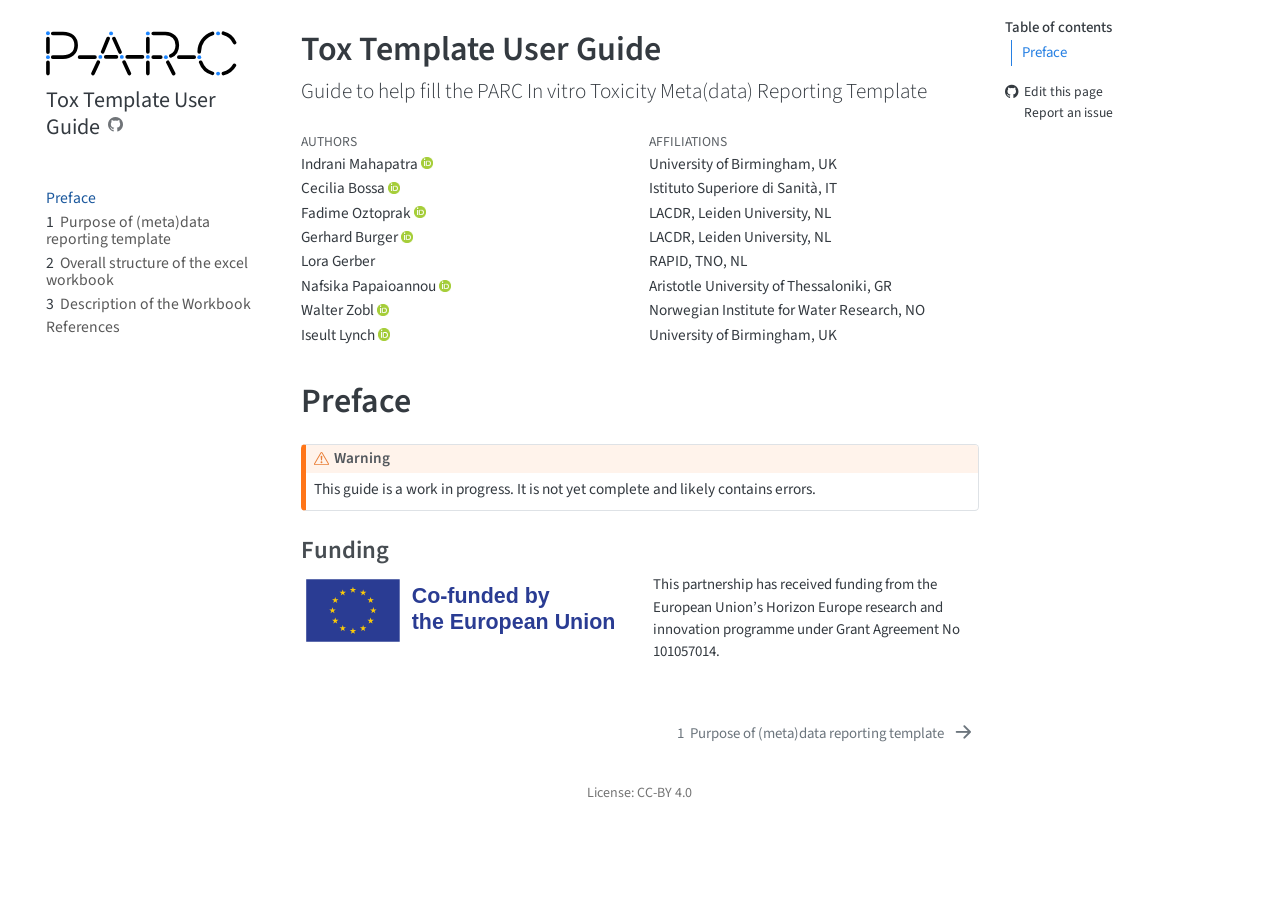
==== index.html @ 4c94a421 "deploy: e23690afcde49b8b9a631e4841e6f4571314c12e" ====
<!DOCTYPE html>
<html xmlns="http://www.w3.org/1999/xhtml" lang="en" xml:lang="en"><head>

<meta charset="utf-8">
<meta name="generator" content="quarto-1.8.27">

<meta name="viewport" content="width=device-width, initial-scale=1.0, user-scalable=yes">

<meta name="author" content="Indrani Mahapatra">
<meta name="author" content="Cecilia Bossa">
<meta name="author" content="Fadime Oztoprak">
<meta name="author" content="Gerhard Burger">
<meta name="author" content="Lora Gerber">
<meta name="author" content="Nafsika Papaioannou">
<meta name="author" content="Walter Zobl">
<meta name="author" content="Iseult Lynch">

<title>Tox Template User Guide</title>
<style>
code{white-space: pre-wrap;}
span.smallcaps{font-variant: small-caps;}
div.columns{display: flex; gap: min(4vw, 1.5em);}
div.column{flex: auto; overflow-x: auto;}
div.hanging-indent{margin-left: 1.5em; text-indent: -1.5em;}
ul.task-list{list-style: none;}
ul.task-list li input[type="checkbox"] {
  width: 0.8em;
  margin: 0 0.8em 0.2em -1em; /* quarto-specific, see https://github.com/quarto-dev/quarto-cli/issues/4556 */ 
  vertical-align: middle;
}
</style>


<script src="site_libs/quarto-nav/quarto-nav.js"></script>
<script src="site_libs/quarto-nav/headroom.min.js"></script>
<script src="site_libs/clipboard/clipboard.min.js"></script>
<script src="site_libs/quarto-search/autocomplete.umd.js"></script>
<script src="site_libs/quarto-search/fuse.min.js"></script>
<script src="site_libs/quarto-search/quarto-search.js"></script>
<meta name="quarto:offset" content="./">
<link href="./intro.html" rel="next">
<script src="site_libs/quarto-html/quarto.js" type="module"></script>
<script src="site_libs/quarto-html/tabsets/tabsets.js" type="module"></script>
<script src="site_libs/quarto-html/axe/axe-check.js" type="module"></script>
<script src="site_libs/quarto-html/popper.min.js"></script>
<script src="site_libs/quarto-html/tippy.umd.min.js"></script>
<script src="site_libs/quarto-html/anchor.min.js"></script>
<link href="site_libs/quarto-html/tippy.css" rel="stylesheet">
<link href="site_libs/quarto-html/quarto-syntax-highlighting-ed96de9b727972fe78a7b5d16c58bf87.css" rel="stylesheet" class="quarto-color-scheme" id="quarto-text-highlighting-styles">
<link href="site_libs/quarto-html/quarto-syntax-highlighting-dark-4d9afe2b8d18ee9fa5d0d57b5ed4214d.css" rel="stylesheet" class="quarto-color-scheme quarto-color-alternate" id="quarto-text-highlighting-styles">
<link href="site_libs/quarto-html/quarto-syntax-highlighting-ed96de9b727972fe78a7b5d16c58bf87.css" rel="stylesheet" class="quarto-color-scheme-extra" id="quarto-text-highlighting-styles">
<script src="site_libs/bootstrap/bootstrap.min.js"></script>
<link href="site_libs/bootstrap/bootstrap-icons.css" rel="stylesheet">
<link href="site_libs/bootstrap/bootstrap-606665182b3f1f85287ae2b2d081f946.min.css" rel="stylesheet" append-hash="true" class="quarto-color-scheme" id="quarto-bootstrap" data-mode="light">
<link href="site_libs/bootstrap/bootstrap-dark-606665182b3f1f85287ae2b2d081f946.min.css" rel="stylesheet" append-hash="true" class="quarto-color-scheme quarto-color-alternate" id="quarto-bootstrap" data-mode="light">
<link href="site_libs/bootstrap/bootstrap-606665182b3f1f85287ae2b2d081f946.min.css" rel="stylesheet" append-hash="true" class="quarto-color-scheme-extra" id="quarto-bootstrap" data-mode="light">
<script id="quarto-search-options" type="application/json">{
  "location": "sidebar",
  "copy-button": false,
  "collapse-after": 3,
  "panel-placement": "start",
  "type": "textbox",
  "limit": 50,
  "keyboard-shortcut": [
    "f",
    "/",
    "s"
  ],
  "show-item-context": false,
  "language": {
    "search-no-results-text": "No results",
    "search-matching-documents-text": "matching documents",
    "search-copy-link-title": "Copy link to search",
    "search-hide-matches-text": "Hide additional matches",
    "search-more-match-text": "more match in this document",
    "search-more-matches-text": "more matches in this document",
    "search-clear-button-title": "Clear",
    "search-text-placeholder": "",
    "search-detached-cancel-button-title": "Cancel",
    "search-submit-button-title": "Submit",
    "search-label": "Search"
  }
}</script>
<meta name="robots" content="noindex, nofollow">


<link rel="stylesheet" href="styles.css">
</head>

<body class="nav-sidebar floating quarto-light">

<div id="quarto-search-results"></div>
  <header id="quarto-header" class="headroom fixed-top">
  <nav class="quarto-secondary-nav">
    <div class="container-fluid d-flex">
      <button type="button" class="quarto-btn-toggle btn" data-bs-toggle="collapse" role="button" data-bs-target=".quarto-sidebar-collapse-item" aria-controls="quarto-sidebar" aria-expanded="false" aria-label="Toggle sidebar navigation" onclick="if (window.quartoToggleHeadroom) { window.quartoToggleHeadroom(); }">
        <i class="bi bi-layout-text-sidebar-reverse"></i>
      </button>
        <nav class="quarto-page-breadcrumbs" aria-label="breadcrumb"><ol class="breadcrumb"><li class="breadcrumb-item"><a href="./index.html">Preface</a></li></ol></nav>
        <a class="flex-grow-1" role="navigation" data-bs-toggle="collapse" data-bs-target=".quarto-sidebar-collapse-item" aria-controls="quarto-sidebar" aria-expanded="false" aria-label="Toggle sidebar navigation" onclick="if (window.quartoToggleHeadroom) { window.quartoToggleHeadroom(); }">      
        </a>
      <button type="button" class="btn quarto-search-button" aria-label="Search" onclick="window.quartoOpenSearch();">
        <i class="bi bi-search"></i>
      </button>
    </div>
  </nav>
</header>
<!-- content -->
<div id="quarto-content" class="quarto-container page-columns page-rows-contents page-layout-article">
<!-- sidebar -->
  <nav id="quarto-sidebar" class="sidebar collapse collapse-horizontal quarto-sidebar-collapse-item sidebar-navigation floating overflow-auto">
    <div class="pt-lg-2 mt-2 text-left sidebar-header sidebar-header-stacked">
      <a href="./index.html" class="sidebar-logo-link">
      <img src="./images/PARC.svg" alt="" class="sidebar-logo light-content py-0 d-lg-inline d-none">
      <img src="./images/PARC.svg" alt="" class="sidebar-logo dark-content py-0 d-lg-inline d-none">
      </a>
    <div class="sidebar-title mb-0 py-0">
      <a href="./">Tox Template User Guide</a> 
        <div class="sidebar-tools-main">
    <a href="https://github.com/eu-parc/tox-template-guide" title="Source Code" class="quarto-navigation-tool px-1" aria-label="Source Code"><i class="bi bi-github"></i></a>
</div>
    </div>
      </div>
        <div class="mt-2 flex-shrink-0 align-items-center">
        <div class="sidebar-search">
        <div id="quarto-search" class="" title="Search"></div>
        </div>
        </div>
    <div class="sidebar-menu-container"> 
    <ul class="list-unstyled mt-1">
        <li class="sidebar-item">
  <div class="sidebar-item-container"> 
  <a href="./index.html" class="sidebar-item-text sidebar-link active">
 <span class="menu-text">Preface</span></a>
  </div>
</li>
        <li class="sidebar-item">
  <div class="sidebar-item-container"> 
  <a href="./intro.html" class="sidebar-item-text sidebar-link">
 <span class="menu-text"><span class="chapter-number">1</span>&nbsp; <span class="chapter-title">Purpose of (meta)data reporting template</span></span></a>
  </div>
</li>
        <li class="sidebar-item">
  <div class="sidebar-item-container"> 
  <a href="./structure.html" class="sidebar-item-text sidebar-link">
 <span class="menu-text"><span class="chapter-number">2</span>&nbsp; <span class="chapter-title">Overall structure of the excel workbook</span></span></a>
  </div>
</li>
        <li class="sidebar-item">
  <div class="sidebar-item-container"> 
  <a href="./workbook.html" class="sidebar-item-text sidebar-link">
 <span class="menu-text"><span class="chapter-number">3</span>&nbsp; <span class="chapter-title">Description of the Workbook</span></span></a>
  </div>
</li>
        <li class="sidebar-item">
  <div class="sidebar-item-container"> 
  <a href="./references.html" class="sidebar-item-text sidebar-link">
 <span class="menu-text">References</span></a>
  </div>
</li>
    </ul>
    </div>
</nav>
<div id="quarto-sidebar-glass" class="quarto-sidebar-collapse-item" data-bs-toggle="collapse" data-bs-target=".quarto-sidebar-collapse-item"></div>
<!-- margin-sidebar -->
    <div id="quarto-margin-sidebar" class="sidebar margin-sidebar">
        <nav id="TOC" role="doc-toc" class="toc-active">
    <h2 id="toc-title">Table of contents</h2>
   
  <ul>
  <li><a href="#preface" id="toc-preface" class="nav-link active" data-scroll-target="#preface">Preface</a>
  <ul class="collapse">
  <li><a href="#funding" id="toc-funding" class="nav-link" data-scroll-target="#funding">Funding</a></li>
  </ul></li>
  </ul>
<div class="toc-actions"><ul><li><a href="https://github.com/eu-parc/tox-template-guide/edit/main/index.qmd" class="toc-action"><i class="bi bi-github"></i>Edit this page</a></li><li><a href="https://github.com/eu-parc/tox-template-guide/issues/new" class="toc-action"><i class="bi empty"></i>Report an issue</a></li></ul></div></nav>
    </div>
<!-- main -->
<main class="content" id="quarto-document-content">

<header id="title-block-header" class="quarto-title-block default">
<div class="quarto-title">
<h1 class="title">Tox Template User Guide</h1>
<p class="subtitle lead">Guide to help fill the PARC In vitro Toxicity Meta(data) Reporting Template</p>
</div>


<div class="quarto-title-meta-author">
  <div class="quarto-title-meta-heading">Authors</div>
  <div class="quarto-title-meta-heading">Affiliations</div>
  
    <div class="quarto-title-meta-contents">
    <p class="author">Indrani Mahapatra <a href="https://orcid.org/0000-0002-6396-0848" class="quarto-title-author-orcid"> <img src="[data-uri]"></a></p>
  </div>
  <div class="quarto-title-meta-contents">
        <p class="affiliation">
            University of Birmingham, UK
          </p>
      </div>
    <div class="quarto-title-meta-contents">
    <p class="author">Cecilia Bossa <a href="https://orcid.org/0000-0003-2084-2902" class="quarto-title-author-orcid"> <img src="[data-uri]"></a></p>
  </div>
  <div class="quarto-title-meta-contents">
        <p class="affiliation">
            Istituto Superiore di Sanità, IT
          </p>
      </div>
    <div class="quarto-title-meta-contents">
    <p class="author">Fadime Oztoprak <a href="https://orcid.org/0000-0001-8594-1798" class="quarto-title-author-orcid"> <img src="[data-uri]"></a></p>
  </div>
  <div class="quarto-title-meta-contents">
        <p class="affiliation">
            LACDR, Leiden University, NL
          </p>
      </div>
    <div class="quarto-title-meta-contents">
    <p class="author">Gerhard Burger <a href="https://orcid.org/0000-0003-1062-5576" class="quarto-title-author-orcid"> <img src="[data-uri]"></a></p>
  </div>
  <div class="quarto-title-meta-contents">
        <p class="affiliation">
            LACDR, Leiden University, NL
          </p>
      </div>
    <div class="quarto-title-meta-contents">
    <p class="author">Lora Gerber </p>
  </div>
  <div class="quarto-title-meta-contents">
        <p class="affiliation">
            RAPID, TNO, NL
          </p>
      </div>
    <div class="quarto-title-meta-contents">
    <p class="author">Nafsika Papaioannou <a href="https://orcid.org/0000-0002-2469-4727" class="quarto-title-author-orcid"> <img src="[data-uri]"></a></p>
  </div>
  <div class="quarto-title-meta-contents">
        <p class="affiliation">
            Aristotle University of Thessaloniki, GR
          </p>
      </div>
    <div class="quarto-title-meta-contents">
    <p class="author">Walter Zobl <a href="https://orcid.org/0009-0003-2750-8330" class="quarto-title-author-orcid"> <img src="[data-uri]"></a></p>
  </div>
  <div class="quarto-title-meta-contents">
        <p class="affiliation">
            Norwegian Institute for Water Research, NO
          </p>
      </div>
    <div class="quarto-title-meta-contents">
    <p class="author">Iseult Lynch <a href="https://orcid.org/0000-0003-4250-4584" class="quarto-title-author-orcid"> <img src="[data-uri]"></a></p>
  </div>
  <div class="quarto-title-meta-contents">
        <p class="affiliation">
            University of Birmingham, UK
          </p>
      </div>
  </div>

<div class="quarto-title-meta">

      
  
    
  </div>
  


</header>


<section id="preface" class="level1 unnumbered">
<h1 class="unnumbered">Preface</h1>
<div class="callout callout-style-default callout-warning callout-titled">
<div class="callout-header d-flex align-content-center">
<div class="callout-icon-container">
<i class="callout-icon"></i>
</div>
<div class="callout-title-container flex-fill">
Warning
</div>
</div>
<div class="callout-body-container callout-body">
<p>This guide is a work in progress. It is not yet complete and likely contains errors.</p>
</div>
</div>
<section id="funding" class="level3">
<h3 class="anchored" data-anchor-id="funding">Funding</h3>
<div class="grid">
<div class="g-col-6">
<p><img src="./images/EN_Co-fundedbytheEU_RGB_POS.svg" class="img-fluid" style="width:100.0%"></p>
</div>
<div class="g-col-6 small">
<p>This partnership has received funding from the European Union’s Horizon Europe research and innovation programme under Grant Agreement No 101057014.</p>
</div>
</div>


</section>
</section>

</main> <!-- /main -->
<script id="quarto-html-after-body" type="application/javascript">
  window.document.addEventListener("DOMContentLoaded", function (event) {
    const icon = "";
    const anchorJS = new window.AnchorJS();
    anchorJS.options = {
      placement: 'right',
      icon: icon
    };
    anchorJS.add('.anchored');
    const isCodeAnnotation = (el) => {
      for (const clz of el.classList) {
        if (clz.startsWith('code-annotation-')) {                     
          return true;
        }
      }
      return false;
    }
    const onCopySuccess = function(e) {
      // button target
      const button = e.trigger;
      // don't keep focus
      button.blur();
      // flash "checked"
      button.classList.add('code-copy-button-checked');
      var currentTitle = button.getAttribute("title");
      button.setAttribute("title", "Copied!");
      let tooltip;
      if (window.bootstrap) {
        button.setAttribute("data-bs-toggle", "tooltip");
        button.setAttribute("data-bs-placement", "left");
        button.setAttribute("data-bs-title", "Copied!");
        tooltip = new bootstrap.Tooltip(button, 
          { trigger: "manual", 
            customClass: "code-copy-button-tooltip",
            offset: [0, -8]});
        tooltip.show();    
      }
      setTimeout(function() {
        if (tooltip) {
          tooltip.hide();
          button.removeAttribute("data-bs-title");
          button.removeAttribute("data-bs-toggle");
          button.removeAttribute("data-bs-placement");
        }
        button.setAttribute("title", currentTitle);
        button.classList.remove('code-copy-button-checked');
      }, 1000);
      // clear code selection
      e.clearSelection();
    }
    const getTextToCopy = function(trigger) {
      const outerScaffold = trigger.parentElement.cloneNode(true);
      const codeEl = outerScaffold.querySelector('code');
      for (const childEl of codeEl.children) {
        if (isCodeAnnotation(childEl)) {
          childEl.remove();
        }
      }
      return codeEl.innerText;
    }
    const clipboard = new window.ClipboardJS('.code-copy-button:not([data-in-quarto-modal])', {
      text: getTextToCopy
    });
    clipboard.on('success', onCopySuccess);
    if (window.document.getElementById('quarto-embedded-source-code-modal')) {
      const clipboardModal = new window.ClipboardJS('.code-copy-button[data-in-quarto-modal]', {
        text: getTextToCopy,
        container: window.document.getElementById('quarto-embedded-source-code-modal')
      });
      clipboardModal.on('success', onCopySuccess);
    }
      var localhostRegex = new RegExp(/^(?:http|https):\/\/localhost\:?[0-9]*\//);
      var mailtoRegex = new RegExp(/^mailto:/);
        var filterRegex = new RegExp("https:\/\/eu-parc\.github\.io\/tox-template-guide");
      var isInternal = (href) => {
          return filterRegex.test(href) || localhostRegex.test(href) || mailtoRegex.test(href);
      }
      // Inspect non-navigation links and adorn them if external
     var links = window.document.querySelectorAll('a[href]:not(.nav-link):not(.navbar-brand):not(.toc-action):not(.sidebar-link):not(.sidebar-item-toggle):not(.pagination-link):not(.no-external):not([aria-hidden]):not(.dropdown-item):not(.quarto-navigation-tool):not(.about-link)');
      for (var i=0; i<links.length; i++) {
        const link = links[i];
        if (!isInternal(link.href)) {
          // undo the damage that might have been done by quarto-nav.js in the case of
          // links that we want to consider external
          if (link.dataset.originalHref !== undefined) {
            link.href = link.dataset.originalHref;
          }
        }
      }
    function tippyHover(el, contentFn, onTriggerFn, onUntriggerFn) {
      const config = {
        allowHTML: true,
        maxWidth: 500,
        delay: 100,
        arrow: false,
        appendTo: function(el) {
            return el.parentElement;
        },
        interactive: true,
        interactiveBorder: 10,
        theme: 'quarto',
        placement: 'bottom-start',
      };
      if (contentFn) {
        config.content = contentFn;
      }
      if (onTriggerFn) {
        config.onTrigger = onTriggerFn;
      }
      if (onUntriggerFn) {
        config.onUntrigger = onUntriggerFn;
      }
      window.tippy(el, config); 
    }
    const noterefs = window.document.querySelectorAll('a[role="doc-noteref"]');
    for (var i=0; i<noterefs.length; i++) {
      const ref = noterefs[i];
      tippyHover(ref, function() {
        // use id or data attribute instead here
        let href = ref.getAttribute('data-footnote-href') || ref.getAttribute('href');
        try { href = new URL(href).hash; } catch {}
        const id = href.replace(/^#\/?/, "");
        const note = window.document.getElementById(id);
        if (note) {
          return note.innerHTML;
        } else {
          return "";
        }
      });
    }
    const xrefs = window.document.querySelectorAll('a.quarto-xref');
    const processXRef = (id, note) => {
      // Strip column container classes
      const stripColumnClz = (el) => {
        el.classList.remove("page-full", "page-columns");
        if (el.children) {
          for (const child of el.children) {
            stripColumnClz(child);
          }
        }
      }
      stripColumnClz(note)
      if (id === null || id.startsWith('sec-')) {
        // Special case sections, only their first couple elements
        const container = document.createElement("div");
        if (note.children && note.children.length > 2) {
          container.appendChild(note.children[0].cloneNode(true));
          for (let i = 1; i < note.children.length; i++) {
            const child = note.children[i];
            if (child.tagName === "P" && child.innerText === "") {
              continue;
            } else {
              container.appendChild(child.cloneNode(true));
              break;
            }
          }
          if (window.Quarto?.typesetMath) {
            window.Quarto.typesetMath(container);
          }
          return container.innerHTML
        } else {
          if (window.Quarto?.typesetMath) {
            window.Quarto.typesetMath(note);
          }
          return note.innerHTML;
        }
      } else {
        // Remove any anchor links if they are present
        const anchorLink = note.querySelector('a.anchorjs-link');
        if (anchorLink) {
          anchorLink.remove();
        }
        if (window.Quarto?.typesetMath) {
          window.Quarto.typesetMath(note);
        }
        if (note.classList.contains("callout")) {
          return note.outerHTML;
        } else {
          return note.innerHTML;
        }
      }
    }
    for (var i=0; i<xrefs.length; i++) {
      const xref = xrefs[i];
      tippyHover(xref, undefined, function(instance) {
        instance.disable();
        let url = xref.getAttribute('href');
        let hash = undefined; 
        if (url.startsWith('#')) {
          hash = url;
        } else {
          try { hash = new URL(url).hash; } catch {}
        }
        if (hash) {
          const id = hash.replace(/^#\/?/, "");
          const note = window.document.getElementById(id);
          if (note !== null) {
            try {
              const html = processXRef(id, note.cloneNode(true));
              instance.setContent(html);
            } finally {
              instance.enable();
              instance.show();
            }
          } else {
            // See if we can fetch this
            fetch(url.split('#')[0])
            .then(res => res.text())
            .then(html => {
              const parser = new DOMParser();
              const htmlDoc = parser.parseFromString(html, "text/html");
              const note = htmlDoc.getElementById(id);
              if (note !== null) {
                const html = processXRef(id, note);
                instance.setContent(html);
              } 
            }).finally(() => {
              instance.enable();
              instance.show();
            });
          }
        } else {
          // See if we can fetch a full url (with no hash to target)
          // This is a special case and we should probably do some content thinning / targeting
          fetch(url)
          .then(res => res.text())
          .then(html => {
            const parser = new DOMParser();
            const htmlDoc = parser.parseFromString(html, "text/html");
            const note = htmlDoc.querySelector('main.content');
            if (note !== null) {
              // This should only happen for chapter cross references
              // (since there is no id in the URL)
              // remove the first header
              if (note.children.length > 0 && note.children[0].tagName === "HEADER") {
                note.children[0].remove();
              }
              const html = processXRef(null, note);
              instance.setContent(html);
            } 
          }).finally(() => {
            instance.enable();
            instance.show();
          });
        }
      }, function(instance) {
      });
    }
        let selectedAnnoteEl;
        const selectorForAnnotation = ( cell, annotation) => {
          let cellAttr = 'data-code-cell="' + cell + '"';
          let lineAttr = 'data-code-annotation="' +  annotation + '"';
          const selector = 'span[' + cellAttr + '][' + lineAttr + ']';
          return selector;
        }
        const selectCodeLines = (annoteEl) => {
          const doc = window.document;
          const targetCell = annoteEl.getAttribute("data-target-cell");
          const targetAnnotation = annoteEl.getAttribute("data-target-annotation");
          const annoteSpan = window.document.querySelector(selectorForAnnotation(targetCell, targetAnnotation));
          const lines = annoteSpan.getAttribute("data-code-lines").split(",");
          const lineIds = lines.map((line) => {
            return targetCell + "-" + line;
          })
          let top = null;
          let height = null;
          let parent = null;
          if (lineIds.length > 0) {
              //compute the position of the single el (top and bottom and make a div)
              const el = window.document.getElementById(lineIds[0]);
              top = el.offsetTop;
              height = el.offsetHeight;
              parent = el.parentElement.parentElement;
            if (lineIds.length > 1) {
              const lastEl = window.document.getElementById(lineIds[lineIds.length - 1]);
              const bottom = lastEl.offsetTop + lastEl.offsetHeight;
              height = bottom - top;
            }
            if (top !== null && height !== null && parent !== null) {
              // cook up a div (if necessary) and position it 
              let div = window.document.getElementById("code-annotation-line-highlight");
              if (div === null) {
                div = window.document.createElement("div");
                div.setAttribute("id", "code-annotation-line-highlight");
                div.style.position = 'absolute';
                parent.appendChild(div);
              }
              div.style.top = top - 2 + "px";
              div.style.height = height + 4 + "px";
              div.style.left = 0;
              let gutterDiv = window.document.getElementById("code-annotation-line-highlight-gutter");
              if (gutterDiv === null) {
                gutterDiv = window.document.createElement("div");
                gutterDiv.setAttribute("id", "code-annotation-line-highlight-gutter");
                gutterDiv.style.position = 'absolute';
                const codeCell = window.document.getElementById(targetCell);
                const gutter = codeCell.querySelector('.code-annotation-gutter');
                gutter.appendChild(gutterDiv);
              }
              gutterDiv.style.top = top - 2 + "px";
              gutterDiv.style.height = height + 4 + "px";
            }
            selectedAnnoteEl = annoteEl;
          }
        };
        const unselectCodeLines = () => {
          const elementsIds = ["code-annotation-line-highlight", "code-annotation-line-highlight-gutter"];
          elementsIds.forEach((elId) => {
            const div = window.document.getElementById(elId);
            if (div) {
              div.remove();
            }
          });
          selectedAnnoteEl = undefined;
        };
          // Handle positioning of the toggle
      window.addEventListener(
        "resize",
        throttle(() => {
          elRect = undefined;
          if (selectedAnnoteEl) {
            selectCodeLines(selectedAnnoteEl);
          }
        }, 10)
      );
      function throttle(fn, ms) {
      let throttle = false;
      let timer;
        return (...args) => {
          if(!throttle) { // first call gets through
              fn.apply(this, args);
              throttle = true;
          } else { // all the others get throttled
              if(timer) clearTimeout(timer); // cancel #2
              timer = setTimeout(() => {
                fn.apply(this, args);
                timer = throttle = false;
              }, ms);
          }
        };
      }
        // Attach click handler to the DT
        const annoteDls = window.document.querySelectorAll('dt[data-target-cell]');
        for (const annoteDlNode of annoteDls) {
          annoteDlNode.addEventListener('click', (event) => {
            const clickedEl = event.target;
            if (clickedEl !== selectedAnnoteEl) {
              unselectCodeLines();
              const activeEl = window.document.querySelector('dt[data-target-cell].code-annotation-active');
              if (activeEl) {
                activeEl.classList.remove('code-annotation-active');
              }
              selectCodeLines(clickedEl);
              clickedEl.classList.add('code-annotation-active');
            } else {
              // Unselect the line
              unselectCodeLines();
              clickedEl.classList.remove('code-annotation-active');
            }
          });
        }
    const findCites = (el) => {
      const parentEl = el.parentElement;
      if (parentEl) {
        const cites = parentEl.dataset.cites;
        if (cites) {
          return {
            el,
            cites: cites.split(' ')
          };
        } else {
          return findCites(el.parentElement)
        }
      } else {
        return undefined;
      }
    };
    var bibliorefs = window.document.querySelectorAll('a[role="doc-biblioref"]');
    for (var i=0; i<bibliorefs.length; i++) {
      const ref = bibliorefs[i];
      const citeInfo = findCites(ref);
      if (citeInfo) {
        tippyHover(citeInfo.el, function() {
          var popup = window.document.createElement('div');
          citeInfo.cites.forEach(function(cite) {
            var citeDiv = window.document.createElement('div');
            citeDiv.classList.add('hanging-indent');
            citeDiv.classList.add('csl-entry');
            var biblioDiv = window.document.getElementById('ref-' + cite);
            if (biblioDiv) {
              citeDiv.innerHTML = biblioDiv.innerHTML;
            }
            popup.appendChild(citeDiv);
          });
          return popup.innerHTML;
        });
      }
    }
  });
  </script>
<nav class="page-navigation">
  <div class="nav-page nav-page-previous">
  </div>
  <div class="nav-page nav-page-next">
      <a href="./intro.html" class="pagination-link" aria-label="Purpose of (meta)data reporting template">
        <span class="nav-page-text"><span class="chapter-number">1</span>&nbsp; <span class="chapter-title">Purpose of (meta)data reporting template</span></span> <i class="bi bi-arrow-right-short"></i>
      </a>
  </div>
</nav>
</div> <!-- /content -->
<footer class="footer">
  <div class="nav-footer">
    <div class="nav-footer-left">
      &nbsp;
    </div>   
    <div class="nav-footer-center">
      <ul class="footer-items list-unstyled">
    <li class="nav-item">
    <a class="nav-link" href="https://creativecommons.org/licenses/by/4.0/">
<p>License: CC-BY 4.0</p>
</a>
  </li>  
</ul>
    <div class="toc-actions d-sm-block d-md-none"><ul><li><a href="https://github.com/eu-parc/tox-template-guide/edit/main/index.qmd" class="toc-action"><i class="bi bi-github"></i>Edit this page</a></li><li><a href="https://github.com/eu-parc/tox-template-guide/issues/new" class="toc-action"><i class="bi empty"></i>Report an issue</a></li></ul></div></div>
    <div class="nav-footer-right">
      &nbsp;
    </div>
  </div>
</footer>




</body></html>
---- site_libs/quarto-html/tippy.css ----
.tippy-box[data-animation=fade][data-state=hidden]{opacity:0}[data-tippy-root]{max-width:calc(100vw - 10px)}.tippy-box{position:relative;background-color:#333;color:#fff;border-radius:4px;font-size:14px;line-height:1.4;white-space:normal;outline:0;transition-property:transform,visibility,opacity}.tippy-box[data-placement^=top]>.tippy-arrow{bottom:0}.tippy-box[data-placement^=top]>.tippy-arrow:before{bottom:-7px;left:0;border-width:8px 8px 0;border-top-color:initial;transform-origin:center top}.tippy-box[data-placement^=bottom]>.tippy-arrow{top:0}.tippy-box[data-placement^=bottom]>.tippy-arrow:before{top:-7px;left:0;border-width:0 8px 8px;border-bottom-color:initial;transform-origin:center bottom}.tippy-box[data-placement^=left]>.tippy-arrow{right:0}.tippy-box[data-placement^=left]>.tippy-arrow:before{border-width:8px 0 8px 8px;border-left-color:initial;right:-7px;transform-origin:center left}.tippy-box[data-placement^=right]>.tippy-arrow{left:0}.tippy-box[data-placement^=right]>.tippy-arrow:before{left:-7px;border-width:8px 8px 8px 0;border-right-color:initial;transform-origin:center right}.tippy-box[data-inertia][data-state=visible]{transition-timing-function:cubic-bezier(.54,1.5,.38,1.11)}.tippy-arrow{width:16px;height:16px;color:#333}.tippy-arrow:before{content:"";position:absolute;border-color:transparent;border-style:solid}.tippy-content{position:relative;padding:5px 9px;z-index:1}
---- site_libs/quarto-html/quarto-syntax-highlighting-ed96de9b727972fe78a7b5d16c58bf87.css ----
/* quarto syntax highlight colors */
:root {
  --quarto-hl-ot-color: #003B4F;
  --quarto-hl-at-color: #657422;
  --quarto-hl-ss-color: #20794D;
  --quarto-hl-an-color: #5E5E5E;
  --quarto-hl-fu-color: #4758AB;
  --quarto-hl-st-color: #20794D;
  --quarto-hl-cf-color: #003B4F;
  --quarto-hl-op-color: #5E5E5E;
  --quarto-hl-er-color: #AD0000;
  --quarto-hl-bn-color: #AD0000;
  --quarto-hl-al-color: #AD0000;
  --quarto-hl-va-color: #111111;
  --quarto-hl-bu-color: inherit;
  --quarto-hl-ex-color: inherit;
  --quarto-hl-pp-color: #AD0000;
  --quarto-hl-in-color: #5E5E5E;
  --quarto-hl-vs-color: #20794D;
  --quarto-hl-wa-color: #5E5E5E;
  --quarto-hl-do-color: #5E5E5E;
  --quarto-hl-im-color: #00769E;
  --quarto-hl-ch-color: #20794D;
  --quarto-hl-dt-color: #AD0000;
  --quarto-hl-fl-color: #AD0000;
  --quarto-hl-co-color: #5E5E5E;
  --quarto-hl-cv-color: #5E5E5E;
  --quarto-hl-cn-color: #8f5902;
  --quarto-hl-sc-color: #5E5E5E;
  --quarto-hl-dv-color: #AD0000;
  --quarto-hl-kw-color: #003B4F;
}

/* other quarto variables */
:root {
  --quarto-font-monospace: SFMono-Regular, Menlo, Monaco, Consolas, "Liberation Mono", "Courier New", monospace;
}

/* syntax highlight based on Pandoc's rules */
pre > code.sourceCode > span {
  color: #003B4F;
}

code.sourceCode > span {
  color: #003B4F;
}

div.sourceCode,
div.sourceCode pre.sourceCode {
  color: #003B4F;
}

/* Normal */
code span {
  color: #003B4F;
}

/* Alert */
code span.al {
  color: #AD0000;
  font-style: inherit;
}

/* Annotation */
code span.an {
  color: #5E5E5E;
  font-style: inherit;
}

/* Attribute */
code span.at {
  color: #657422;
  font-style: inherit;
}

/* BaseN */
code span.bn {
  color: #AD0000;
  font-style: inherit;
}

/* BuiltIn */
code span.bu {
  font-style: inherit;
}

/* ControlFlow */
code span.cf {
  color: #003B4F;
  font-weight: bold;
  font-style: inherit;
}

/* Char */
code span.ch {
  color: #20794D;
  font-style: inherit;
}

/* Constant */
code span.cn {
  color: #8f5902;
  font-style: inherit;
}

/* Comment */
code span.co {
  color: #5E5E5E;
  font-style: inherit;
}

/* CommentVar */
code span.cv {
  color: #5E5E5E;
  font-style: italic;
}

/* Documentation */
code span.do {
  color: #5E5E5E;
  font-style: italic;
}

/* DataType */
code span.dt {
  color: #AD0000;
  font-style: inherit;
}

/* DecVal */
code span.dv {
  color: #AD0000;
  font-style: inherit;
}

/* Error */
code span.er {
  color: #AD0000;
  font-style: inherit;
}

/* Extension */
code span.ex {
  font-style: inherit;
}

/* Float */
code span.fl {
  color: #AD0000;
  font-style: inherit;
}

/* Function */
code span.fu {
  color: #4758AB;
  font-style: inherit;
}

/* Import */
code span.im {
  color: #00769E;
  font-style: inherit;
}

/* Information */
code span.in {
  color: #5E5E5E;
  font-style: inherit;
}

/* Keyword */
code span.kw {
  color: #003B4F;
  font-weight: bold;
  font-style: inherit;
}

/* Operator */
code span.op {
  color: #5E5E5E;
  font-style: inherit;
}

/* Other */
code span.ot {
  color: #003B4F;
  font-style: inherit;
}

/* Preprocessor */
code span.pp {
  color: #AD0000;
  font-style: inherit;
}

/* SpecialChar */
code span.sc {
  color: #5E5E5E;
  font-style: inherit;
}

/* SpecialString */
code span.ss {
  color: #20794D;
  font-style: inherit;
}

/* String */
code span.st {
  color: #20794D;
  font-style: inherit;
}

/* Variable */
code span.va {
  color: #111111;
  font-style: inherit;
}

/* VerbatimString */
code span.vs {
  color: #20794D;
  font-style: inherit;
}

/* Warning */
code span.wa {
  color: #5E5E5E;
  font-style: italic;
}

.prevent-inlining {
  content: "</";
}

/*# sourceMappingURL=0920dd6d7437995b8cdf7429764427b1.css.map */
---- site_libs/quarto-html/quarto-syntax-highlighting-dark-4d9afe2b8d18ee9fa5d0d57b5ed4214d.css ----
/* quarto syntax highlight colors */
:root {
  --quarto-hl-al-color: #f07178;
  --quarto-hl-an-color: #d4d0ab;
  --quarto-hl-at-color: #00e0e0;
  --quarto-hl-bn-color: #d4d0ab;
  --quarto-hl-bu-color: #abe338;
  --quarto-hl-ch-color: #abe338;
  --quarto-hl-co-color: #f8f8f2;
  --quarto-hl-cv-color: #ffd700;
  --quarto-hl-cn-color: #ffd700;
  --quarto-hl-cf-color: #ffa07a;
  --quarto-hl-dt-color: #ffa07a;
  --quarto-hl-dv-color: #d4d0ab;
  --quarto-hl-do-color: #f8f8f2;
  --quarto-hl-er-color: #f07178;
  --quarto-hl-ex-color: #00e0e0;
  --quarto-hl-fl-color: #d4d0ab;
  --quarto-hl-fu-color: #ffa07a;
  --quarto-hl-im-color: #abe338;
  --quarto-hl-in-color: #d4d0ab;
  --quarto-hl-kw-color: #ffa07a;
  --quarto-hl-op-color: #ffa07a;
  --quarto-hl-ot-color: #00e0e0;
  --quarto-hl-pp-color: #dcc6e0;
  --quarto-hl-re-color: #00e0e0;
  --quarto-hl-sc-color: #abe338;
  --quarto-hl-ss-color: #abe338;
  --quarto-hl-st-color: #abe338;
  --quarto-hl-va-color: #00e0e0;
  --quarto-hl-vs-color: #abe338;
  --quarto-hl-wa-color: #dcc6e0;
}

/* other quarto variables */
:root {
  --quarto-font-monospace: SFMono-Regular, Menlo, Monaco, Consolas, "Liberation Mono", "Courier New", monospace;
}

/* syntax highlight based on Pandoc's rules */
pre > code.sourceCode > span {
  color: #f8f8f2;
}

code.sourceCode > span {
  color: #f8f8f2;
}

div.sourceCode,
div.sourceCode pre.sourceCode {
  color: #f8f8f2;
}

/* Normal */
code span {
  color: #f8f8f2;
}

/* Alert */
code span.al {
  color: #f07178;
}

/* Annotation */
code span.an {
  color: #d4d0ab;
}

/* Attribute */
code span.at {
  color: #00e0e0;
}

/* BaseN */
code span.bn {
  color: #d4d0ab;
}

/* BuiltIn */
code span.bu {
  color: #abe338;
}

/* ControlFlow */
code span.cf {
  font-weight: bold;
  color: #ffa07a;
}

/* Char */
code span.ch {
  color: #abe338;
}

/* Constant */
code span.cn {
  color: #ffd700;
}

/* Comment */
code span.co {
  font-style: italic;
  color: #f8f8f2;
}

/* CommentVar */
code span.cv {
  color: #ffd700;
}

/* Documentation */
code span.do {
  color: #f8f8f2;
}

/* DataType */
code span.dt {
  color: #ffa07a;
}

/* DecVal */
code span.dv {
  color: #d4d0ab;
}

/* Error */
code span.er {
  color: #f07178;
  text-decoration: underline;
}

/* Extension */
code span.ex {
  font-weight: bold;
  color: #00e0e0;
}

/* Float */
code span.fl {
  color: #d4d0ab;
}

/* Function */
code span.fu {
  color: #ffa07a;
}

/* Import */
code span.im {
  color: #abe338;
}

/* Information */
code span.in {
  color: #d4d0ab;
}

/* Keyword */
code span.kw {
  font-weight: bold;
  color: #ffa07a;
}

/* Operator */
code span.op {
  color: #ffa07a;
}

/* Other */
code span.ot {
  color: #00e0e0;
}

/* Preprocessor */
code span.pp {
  color: #dcc6e0;
}

/* RegionMarker */
code span.re {
  background-color: #f8f8f2;
  color: #00e0e0;
}

/* SpecialChar */
code span.sc {
  color: #abe338;
}

/* SpecialString */
code span.ss {
  color: #abe338;
}

/* String */
code span.st {
  color: #abe338;
}

/* Variable */
code span.va {
  color: #00e0e0;
}

/* VerbatimString */
code span.vs {
  color: #abe338;
}

/* Warning */
code span.wa {
  color: #dcc6e0;
}

.prevent-inlining {
  content: "</";
}

/*# sourceMappingURL=86edf53ecdff796acf02dbceed379426.css.map */
---- site_libs/quarto-html/quarto-syntax-highlighting-ed96de9b727972fe78a7b5d16c58bf87.css ----
/* quarto syntax highlight colors */
:root {
  --quarto-hl-ot-color: #003B4F;
  --quarto-hl-at-color: #657422;
  --quarto-hl-ss-color: #20794D;
  --quarto-hl-an-color: #5E5E5E;
  --quarto-hl-fu-color: #4758AB;
  --quarto-hl-st-color: #20794D;
  --quarto-hl-cf-color: #003B4F;
  --quarto-hl-op-color: #5E5E5E;
  --quarto-hl-er-color: #AD0000;
  --quarto-hl-bn-color: #AD0000;
  --quarto-hl-al-color: #AD0000;
  --quarto-hl-va-color: #111111;
  --quarto-hl-bu-color: inherit;
  --quarto-hl-ex-color: inherit;
  --quarto-hl-pp-color: #AD0000;
  --quarto-hl-in-color: #5E5E5E;
  --quarto-hl-vs-color: #20794D;
  --quarto-hl-wa-color: #5E5E5E;
  --quarto-hl-do-color: #5E5E5E;
  --quarto-hl-im-color: #00769E;
  --quarto-hl-ch-color: #20794D;
  --quarto-hl-dt-color: #AD0000;
  --quarto-hl-fl-color: #AD0000;
  --quarto-hl-co-color: #5E5E5E;
  --quarto-hl-cv-color: #5E5E5E;
  --quarto-hl-cn-color: #8f5902;
  --quarto-hl-sc-color: #5E5E5E;
  --quarto-hl-dv-color: #AD0000;
  --quarto-hl-kw-color: #003B4F;
}

/* other quarto variables */
:root {
  --quarto-font-monospace: SFMono-Regular, Menlo, Monaco, Consolas, "Liberation Mono", "Courier New", monospace;
}

/* syntax highlight based on Pandoc's rules */
pre > code.sourceCode > span {
  color: #003B4F;
}

code.sourceCode > span {
  color: #003B4F;
}

div.sourceCode,
div.sourceCode pre.sourceCode {
  color: #003B4F;
}

/* Normal */
code span {
  color: #003B4F;
}

/* Alert */
code span.al {
  color: #AD0000;
  font-style: inherit;
}

/* Annotation */
code span.an {
  color: #5E5E5E;
  font-style: inherit;
}

/* Attribute */
code span.at {
  color: #657422;
  font-style: inherit;
}

/* BaseN */
code span.bn {
  color: #AD0000;
  font-style: inherit;
}

/* BuiltIn */
code span.bu {
  font-style: inherit;
}

/* ControlFlow */
code span.cf {
  color: #003B4F;
  font-weight: bold;
  font-style: inherit;
}

/* Char */
code span.ch {
  color: #20794D;
  font-style: inherit;
}

/* Constant */
code span.cn {
  color: #8f5902;
  font-style: inherit;
}

/* Comment */
code span.co {
  color: #5E5E5E;
  font-style: inherit;
}

/* CommentVar */
code span.cv {
  color: #5E5E5E;
  font-style: italic;
}

/* Documentation */
code span.do {
  color: #5E5E5E;
  font-style: italic;
}

/* DataType */
code span.dt {
  color: #AD0000;
  font-style: inherit;
}

/* DecVal */
code span.dv {
  color: #AD0000;
  font-style: inherit;
}

/* Error */
code span.er {
  color: #AD0000;
  font-style: inherit;
}

/* Extension */
code span.ex {
  font-style: inherit;
}

/* Float */
code span.fl {
  color: #AD0000;
  font-style: inherit;
}

/* Function */
code span.fu {
  color: #4758AB;
  font-style: inherit;
}

/* Import */
code span.im {
  color: #00769E;
  font-style: inherit;
}

/* Information */
code span.in {
  color: #5E5E5E;
  font-style: inherit;
}

/* Keyword */
code span.kw {
  color: #003B4F;
  font-weight: bold;
  font-style: inherit;
}

/* Operator */
code span.op {
  color: #5E5E5E;
  font-style: inherit;
}

/* Other */
code span.ot {
  color: #003B4F;
  font-style: inherit;
}

/* Preprocessor */
code span.pp {
  color: #AD0000;
  font-style: inherit;
}

/* SpecialChar */
code span.sc {
  color: #5E5E5E;
  font-style: inherit;
}

/* SpecialString */
code span.ss {
  color: #20794D;
  font-style: inherit;
}

/* String */
code span.st {
  color: #20794D;
  font-style: inherit;
}

/* Variable */
code span.va {
  color: #111111;
  font-style: inherit;
}

/* VerbatimString */
code span.vs {
  color: #20794D;
  font-style: inherit;
}

/* Warning */
code span.wa {
  color: #5E5E5E;
  font-style: italic;
}

.prevent-inlining {
  content: "</";
}

/*# sourceMappingURL=0920dd6d7437995b8cdf7429764427b1.css.map */
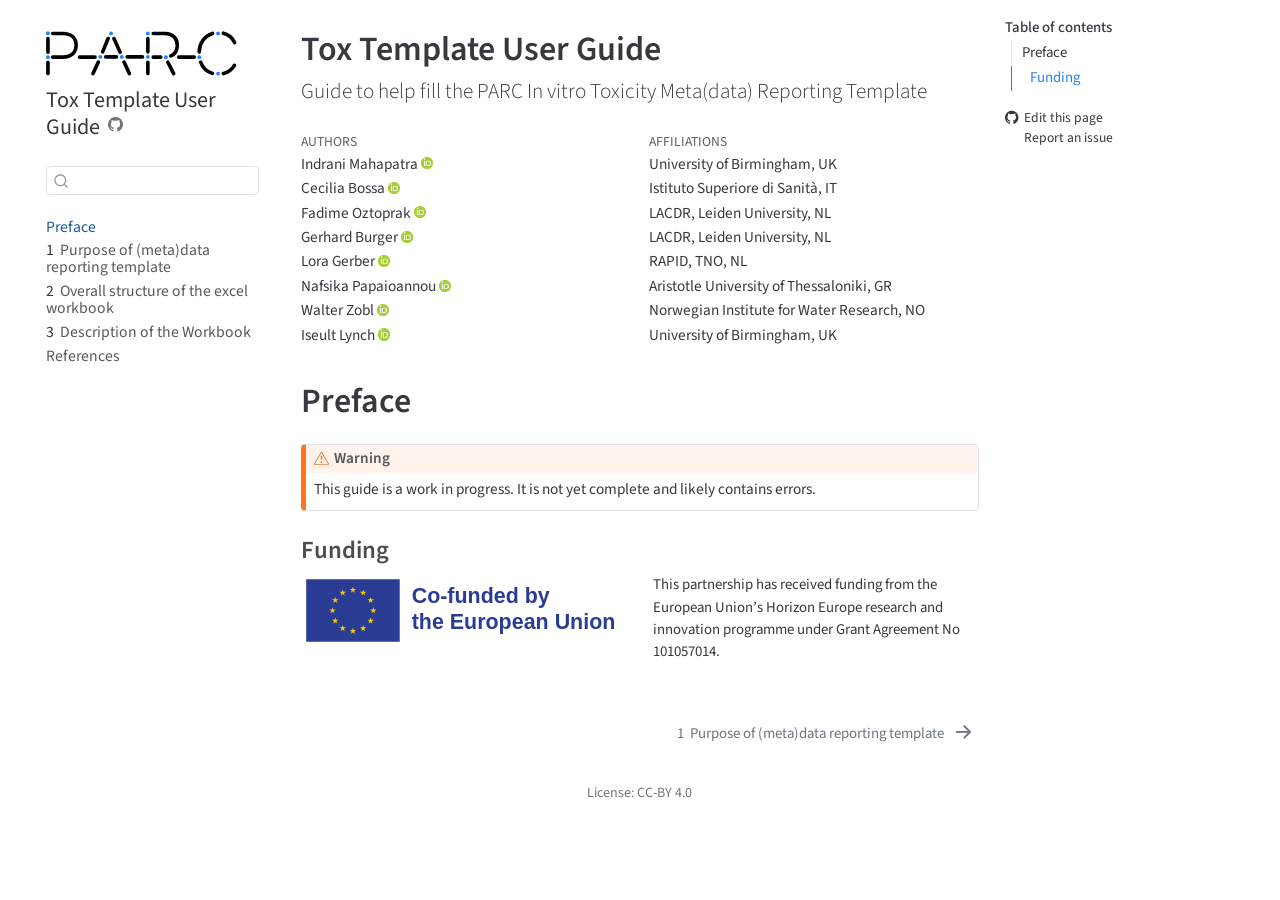
==== commit ecf4b315: "deploy: 602b71f68a9e2a114c81158d4db160b8a18a4fb8" ====
--- a/index.html
+++ b/index.html
@@ -2,7 +2,7 @@
 <html xmlns="http://www.w3.org/1999/xhtml" lang="en" xml:lang="en"><head>
 
 <meta charset="utf-8">
-<meta name="generator" content="quarto-1.8.27">
+<meta name="generator" content="quarto-1.9.36">
 
 <meta name="viewport" content="width=device-width, initial-scale=1.0, user-scalable=yes">
 
@@ -17,6 +17,9 @@
 
 <title>Tox Template User Guide</title>
 <style>
+/* Default styles provided by pandoc.
+** See https://pandoc.org/MANUAL.html#variables-for-html for config info.
+*/
 code{white-space: pre-wrap;}
 span.smallcaps{font-variant: small-caps;}
 div.columns{display: flex; gap: min(4vw, 1.5em);}
@@ -41,19 +44,18 @@
 <link href="./intro.html" rel="next">
 <script src="site_libs/quarto-html/quarto.js" type="module"></script>
 <script src="site_libs/quarto-html/tabsets/tabsets.js" type="module"></script>
-<script src="site_libs/quarto-html/axe/axe-check.js" type="module"></script>
 <script src="site_libs/quarto-html/popper.min.js"></script>
 <script src="site_libs/quarto-html/tippy.umd.min.js"></script>
 <script src="site_libs/quarto-html/anchor.min.js"></script>
 <link href="site_libs/quarto-html/tippy.css" rel="stylesheet">
-<link href="site_libs/quarto-html/quarto-syntax-highlighting-ed96de9b727972fe78a7b5d16c58bf87.css" rel="stylesheet" class="quarto-color-scheme" id="quarto-text-highlighting-styles">
-<link href="site_libs/quarto-html/quarto-syntax-highlighting-dark-4d9afe2b8d18ee9fa5d0d57b5ed4214d.css" rel="stylesheet" class="quarto-color-scheme quarto-color-alternate" id="quarto-text-highlighting-styles">
-<link href="site_libs/quarto-html/quarto-syntax-highlighting-ed96de9b727972fe78a7b5d16c58bf87.css" rel="stylesheet" class="quarto-color-scheme-extra" id="quarto-text-highlighting-styles">
+<link href="site_libs/quarto-html/quarto-syntax-highlighting-845c23b38eaddc0f92fda52bfe77a8c8.css" rel="stylesheet" class="quarto-color-scheme" id="quarto-text-highlighting-styles">
+<link href="site_libs/quarto-html/quarto-syntax-highlighting-dark-f418161beb48e0141c760e455f12af2c.css" rel="stylesheet" class="quarto-color-scheme quarto-color-alternate" id="quarto-text-highlighting-styles">
+<link href="site_libs/quarto-html/quarto-syntax-highlighting-845c23b38eaddc0f92fda52bfe77a8c8.css" rel="stylesheet" class="quarto-color-scheme-extra" id="quarto-text-highlighting-styles">
 <script src="site_libs/bootstrap/bootstrap.min.js"></script>
 <link href="site_libs/bootstrap/bootstrap-icons.css" rel="stylesheet">
-<link href="site_libs/bootstrap/bootstrap-606665182b3f1f85287ae2b2d081f946.min.css" rel="stylesheet" append-hash="true" class="quarto-color-scheme" id="quarto-bootstrap" data-mode="light">
-<link href="site_libs/bootstrap/bootstrap-dark-606665182b3f1f85287ae2b2d081f946.min.css" rel="stylesheet" append-hash="true" class="quarto-color-scheme quarto-color-alternate" id="quarto-bootstrap" data-mode="light">
-<link href="site_libs/bootstrap/bootstrap-606665182b3f1f85287ae2b2d081f946.min.css" rel="stylesheet" append-hash="true" class="quarto-color-scheme-extra" id="quarto-bootstrap" data-mode="light">
+<link href="site_libs/bootstrap/bootstrap-91ddaab3f3ecd590f4a97fe0277c9dbf.min.css" rel="stylesheet" append-hash="true" class="quarto-color-scheme" id="quarto-bootstrap" data-mode="light">
+<link href="site_libs/bootstrap/bootstrap-dark-91ddaab3f3ecd590f4a97fe0277c9dbf.min.css" rel="stylesheet" append-hash="true" class="quarto-color-scheme quarto-color-alternate" id="quarto-bootstrap" data-mode="light">
+<link href="site_libs/bootstrap/bootstrap-91ddaab3f3ecd590f4a97fe0277c9dbf.min.css" rel="stylesheet" append-hash="true" class="quarto-color-scheme-extra" id="quarto-bootstrap" data-mode="light">
 <script id="quarto-search-options" type="application/json">{
   "location": "sidebar",
   "copy-button": false,
@@ -222,7 +224,7 @@
           </p>
       </div>
     <div class="quarto-title-meta-contents">
-    <p class="author">Lora Gerber </p>
+    <p class="author">Lora Gerber <a href="https://orcid.org/0009-0006-2487-3537" class="quarto-title-author-orcid"> <img src="[data-uri]"></a></p>
   </div>
   <div class="quarto-title-meta-contents">
         <p class="affiliation">
--- a/site_libs/quarto-html/quarto-syntax-highlighting-845c23b38eaddc0f92fda52bfe77a8c8.css
+++ b/site_libs/quarto-html/quarto-syntax-highlighting-845c23b38eaddc0f92fda52bfe77a8c8.css
@@ -0,0 +1,236 @@
+/* quarto syntax highlight colors */
+:root {
+  --quarto-hl-ot-color: #003B4F;
+  --quarto-hl-at-color: #657422;
+  --quarto-hl-ss-color: #20794D;
+  --quarto-hl-an-color: #5E5E5E;
+  --quarto-hl-fu-color: #4758AB;
+  --quarto-hl-st-color: #20794D;
+  --quarto-hl-cf-color: #003B4F;
+  --quarto-hl-op-color: #5E5E5E;
+  --quarto-hl-er-color: #AD0000;
+  --quarto-hl-bn-color: #AD0000;
+  --quarto-hl-al-color: #AD0000;
+  --quarto-hl-va-color: #111111;
+  --quarto-hl-bu-color: inherit;
+  --quarto-hl-ex-color: inherit;
+  --quarto-hl-pp-color: #AD0000;
+  --quarto-hl-in-color: #5E5E5E;
+  --quarto-hl-vs-color: #20794D;
+  --quarto-hl-wa-color: #5E5E5E;
+  --quarto-hl-do-color: #5E5E5E;
+  --quarto-hl-im-color: #00769E;
+  --quarto-hl-ch-color: #20794D;
+  --quarto-hl-dt-color: #AD0000;
+  --quarto-hl-fl-color: #AD0000;
+  --quarto-hl-co-color: #5E5E5E;
+  --quarto-hl-cv-color: #5E5E5E;
+  --quarto-hl-cn-color: #8f5902;
+  --quarto-hl-sc-color: #5E5E5E;
+  --quarto-hl-dv-color: #AD0000;
+  --quarto-hl-kw-color: #003B4F;
+}
+
+/* other quarto variables */
+:root {
+  --quarto-font-monospace: SFMono-Regular, Menlo, Monaco, Consolas, "Liberation Mono", "Courier New", monospace;
+}
+
+/* syntax highlight based on Pandoc's rules */
+pre > code.sourceCode > span {
+  color: #003B4F;
+}
+
+code.sourceCode > span {
+  color: #003B4F;
+}
+
+div.sourceCode,
+div.sourceCode pre.sourceCode {
+  color: #003B4F;
+}
+
+/* Normal */
+code span {
+  color: #003B4F;
+}
+
+/* Alert */
+code span.al {
+  color: #AD0000;
+  font-style: inherit;
+}
+
+/* Annotation */
+code span.an {
+  color: #5E5E5E;
+  font-style: inherit;
+}
+
+/* Attribute */
+code span.at {
+  color: #657422;
+  font-style: inherit;
+}
+
+/* BaseN */
+code span.bn {
+  color: #AD0000;
+  font-style: inherit;
+}
+
+/* BuiltIn */
+code span.bu {
+  font-style: inherit;
+}
+
+/* ControlFlow */
+code span.cf {
+  color: #003B4F;
+  font-weight: bold;
+  font-style: inherit;
+}
+
+/* Char */
+code span.ch {
+  color: #20794D;
+  font-style: inherit;
+}
+
+/* Constant */
+code span.cn {
+  color: #8f5902;
+  font-style: inherit;
+}
+
+/* Comment */
+code span.co {
+  color: #5E5E5E;
+  font-style: inherit;
+}
+
+/* CommentVar */
+code span.cv {
+  color: #5E5E5E;
+  font-style: italic;
+}
+
+/* Documentation */
+code span.do {
+  color: #5E5E5E;
+  font-style: italic;
+}
+
+/* DataType */
+code span.dt {
+  color: #AD0000;
+  font-style: inherit;
+}
+
+/* DecVal */
+code span.dv {
+  color: #AD0000;
+  font-style: inherit;
+}
+
+/* Error */
+code span.er {
+  color: #AD0000;
+  font-style: inherit;
+}
+
+/* Extension */
+code span.ex {
+  font-style: inherit;
+}
+
+/* Float */
+code span.fl {
+  color: #AD0000;
+  font-style: inherit;
+}
+
+/* Function */
+code span.fu {
+  color: #4758AB;
+  font-style: inherit;
+}
+
+/* Import */
+code span.im {
+  color: #00769E;
+  font-style: inherit;
+}
+
+/* Information */
+code span.in {
+  color: #5E5E5E;
+  font-style: inherit;
+}
+
+/* Keyword */
+code span.kw {
+  color: #003B4F;
+  font-weight: bold;
+  font-style: inherit;
+}
+
+/* Operator */
+code span.op {
+  color: #5E5E5E;
+  font-style: inherit;
+}
+
+/* Other */
+code span.ot {
+  color: #003B4F;
+  font-style: inherit;
+}
+
+/* Preprocessor */
+code span.pp {
+  color: #AD0000;
+  font-style: inherit;
+}
+
+/* SpecialChar */
+code span.sc {
+  color: #5E5E5E;
+  font-style: inherit;
+}
+
+/* SpecialString */
+code span.ss {
+  color: #20794D;
+  font-style: inherit;
+}
+
+/* String */
+code span.st {
+  color: #20794D;
+  font-style: inherit;
+}
+
+/* Variable */
+code span.va {
+  color: #111111;
+  font-style: inherit;
+}
+
+/* VerbatimString */
+code span.vs {
+  color: #20794D;
+  font-style: inherit;
+}
+
+/* Warning */
+code span.wa {
+  color: #5E5E5E;
+  font-style: italic;
+}
+
+.prevent-inlining {
+  content: "</";
+}
+
+/*# sourceMappingURL=ac89f0bb514bba72461919f78549e31c.css.map */
--- a/site_libs/quarto-html/quarto-syntax-highlighting-dark-f418161beb48e0141c760e455f12af2c.css
+++ b/site_libs/quarto-html/quarto-syntax-highlighting-dark-f418161beb48e0141c760e455f12af2c.css
@@ -0,0 +1,219 @@
+/* quarto syntax highlight colors */
+:root {
+  --quarto-hl-al-color: #f07178;
+  --quarto-hl-an-color: #d4d0ab;
+  --quarto-hl-at-color: #00e0e0;
+  --quarto-hl-bn-color: #d4d0ab;
+  --quarto-hl-bu-color: #abe338;
+  --quarto-hl-ch-color: #abe338;
+  --quarto-hl-co-color: #f8f8f2;
+  --quarto-hl-cv-color: #ffd700;
+  --quarto-hl-cn-color: #ffd700;
+  --quarto-hl-cf-color: #ffa07a;
+  --quarto-hl-dt-color: #ffa07a;
+  --quarto-hl-dv-color: #d4d0ab;
+  --quarto-hl-do-color: #f8f8f2;
+  --quarto-hl-er-color: #f07178;
+  --quarto-hl-ex-color: #00e0e0;
+  --quarto-hl-fl-color: #d4d0ab;
+  --quarto-hl-fu-color: #ffa07a;
+  --quarto-hl-im-color: #abe338;
+  --quarto-hl-in-color: #d4d0ab;
+  --quarto-hl-kw-color: #ffa07a;
+  --quarto-hl-op-color: #ffa07a;
+  --quarto-hl-ot-color: #00e0e0;
+  --quarto-hl-pp-color: #dcc6e0;
+  --quarto-hl-re-color: #00e0e0;
+  --quarto-hl-sc-color: #abe338;
+  --quarto-hl-ss-color: #abe338;
+  --quarto-hl-st-color: #abe338;
+  --quarto-hl-va-color: #00e0e0;
+  --quarto-hl-vs-color: #abe338;
+  --quarto-hl-wa-color: #dcc6e0;
+}
+
+/* other quarto variables */
+:root {
+  --quarto-font-monospace: SFMono-Regular, Menlo, Monaco, Consolas, "Liberation Mono", "Courier New", monospace;
+}
+
+/* syntax highlight based on Pandoc's rules */
+pre > code.sourceCode > span {
+  color: #f8f8f2;
+}
+
+code.sourceCode > span {
+  color: #f8f8f2;
+}
+
+div.sourceCode,
+div.sourceCode pre.sourceCode {
+  color: #f8f8f2;
+}
+
+/* Normal */
+code span {
+  color: #f8f8f2;
+}
+
+/* Alert */
+code span.al {
+  color: #f07178;
+}
+
+/* Annotation */
+code span.an {
+  color: #d4d0ab;
+}
+
+/* Attribute */
+code span.at {
+  color: #00e0e0;
+}
+
+/* BaseN */
+code span.bn {
+  color: #d4d0ab;
+}
+
+/* BuiltIn */
+code span.bu {
+  color: #abe338;
+}
+
+/* ControlFlow */
+code span.cf {
+  font-weight: bold;
+  color: #ffa07a;
+}
+
+/* Char */
+code span.ch {
+  color: #abe338;
+}
+
+/* Constant */
+code span.cn {
+  color: #ffd700;
+}
+
+/* Comment */
+code span.co {
+  font-style: italic;
+  color: #f8f8f2;
+}
+
+/* CommentVar */
+code span.cv {
+  color: #ffd700;
+}
+
+/* Documentation */
+code span.do {
+  color: #f8f8f2;
+}
+
+/* DataType */
+code span.dt {
+  color: #ffa07a;
+}
+
+/* DecVal */
+code span.dv {
+  color: #d4d0ab;
+}
+
+/* Error */
+code span.er {
+  color: #f07178;
+  text-decoration: underline;
+}
+
+/* Extension */
+code span.ex {
+  font-weight: bold;
+  color: #00e0e0;
+}
+
+/* Float */
+code span.fl {
+  color: #d4d0ab;
+}
+
+/* Function */
+code span.fu {
+  color: #ffa07a;
+}
+
+/* Import */
+code span.im {
+  color: #abe338;
+}
+
+/* Information */
+code span.in {
+  color: #d4d0ab;
+}
+
+/* Keyword */
+code span.kw {
+  font-weight: bold;
+  color: #ffa07a;
+}
+
+/* Operator */
+code span.op {
+  color: #ffa07a;
+}
+
+/* Other */
+code span.ot {
+  color: #00e0e0;
+}
+
+/* Preprocessor */
+code span.pp {
+  color: #dcc6e0;
+}
+
+/* RegionMarker */
+code span.re {
+  background-color: #f8f8f2;
+  color: #00e0e0;
+}
+
+/* SpecialChar */
+code span.sc {
+  color: #abe338;
+}
+
+/* SpecialString */
+code span.ss {
+  color: #abe338;
+}
+
+/* String */
+code span.st {
+  color: #abe338;
+}
+
+/* Variable */
+code span.va {
+  color: #00e0e0;
+}
+
+/* VerbatimString */
+code span.vs {
+  color: #abe338;
+}
+
+/* Warning */
+code span.wa {
+  color: #dcc6e0;
+}
+
+.prevent-inlining {
+  content: "</";
+}
+
+/*# sourceMappingURL=378c2a0cc31455d06730fbe37c8f3789.css.map */
--- a/site_libs/quarto-html/quarto-syntax-highlighting-845c23b38eaddc0f92fda52bfe77a8c8.css
+++ b/site_libs/quarto-html/quarto-syntax-highlighting-845c23b38eaddc0f92fda52bfe77a8c8.css
@@ -0,0 +1,236 @@
+/* quarto syntax highlight colors */
+:root {
+  --quarto-hl-ot-color: #003B4F;
+  --quarto-hl-at-color: #657422;
+  --quarto-hl-ss-color: #20794D;
+  --quarto-hl-an-color: #5E5E5E;
+  --quarto-hl-fu-color: #4758AB;
+  --quarto-hl-st-color: #20794D;
+  --quarto-hl-cf-color: #003B4F;
+  --quarto-hl-op-color: #5E5E5E;
+  --quarto-hl-er-color: #AD0000;
+  --quarto-hl-bn-color: #AD0000;
+  --quarto-hl-al-color: #AD0000;
+  --quarto-hl-va-color: #111111;
+  --quarto-hl-bu-color: inherit;
+  --quarto-hl-ex-color: inherit;
+  --quarto-hl-pp-color: #AD0000;
+  --quarto-hl-in-color: #5E5E5E;
+  --quarto-hl-vs-color: #20794D;
+  --quarto-hl-wa-color: #5E5E5E;
+  --quarto-hl-do-color: #5E5E5E;
+  --quarto-hl-im-color: #00769E;
+  --quarto-hl-ch-color: #20794D;
+  --quarto-hl-dt-color: #AD0000;
+  --quarto-hl-fl-color: #AD0000;
+  --quarto-hl-co-color: #5E5E5E;
+  --quarto-hl-cv-color: #5E5E5E;
+  --quarto-hl-cn-color: #8f5902;
+  --quarto-hl-sc-color: #5E5E5E;
+  --quarto-hl-dv-color: #AD0000;
+  --quarto-hl-kw-color: #003B4F;
+}
+
+/* other quarto variables */
+:root {
+  --quarto-font-monospace: SFMono-Regular, Menlo, Monaco, Consolas, "Liberation Mono", "Courier New", monospace;
+}
+
+/* syntax highlight based on Pandoc's rules */
+pre > code.sourceCode > span {
+  color: #003B4F;
+}
+
+code.sourceCode > span {
+  color: #003B4F;
+}
+
+div.sourceCode,
+div.sourceCode pre.sourceCode {
+  color: #003B4F;
+}
+
+/* Normal */
+code span {
+  color: #003B4F;
+}
+
+/* Alert */
+code span.al {
+  color: #AD0000;
+  font-style: inherit;
+}
+
+/* Annotation */
+code span.an {
+  color: #5E5E5E;
+  font-style: inherit;
+}
+
+/* Attribute */
+code span.at {
+  color: #657422;
+  font-style: inherit;
+}
+
+/* BaseN */
+code span.bn {
+  color: #AD0000;
+  font-style: inherit;
+}
+
+/* BuiltIn */
+code span.bu {
+  font-style: inherit;
+}
+
+/* ControlFlow */
+code span.cf {
+  color: #003B4F;
+  font-weight: bold;
+  font-style: inherit;
+}
+
+/* Char */
+code span.ch {
+  color: #20794D;
+  font-style: inherit;
+}
+
+/* Constant */
+code span.cn {
+  color: #8f5902;
+  font-style: inherit;
+}
+
+/* Comment */
+code span.co {
+  color: #5E5E5E;
+  font-style: inherit;
+}
+
+/* CommentVar */
+code span.cv {
+  color: #5E5E5E;
+  font-style: italic;
+}
+
+/* Documentation */
+code span.do {
+  color: #5E5E5E;
+  font-style: italic;
+}
+
+/* DataType */
+code span.dt {
+  color: #AD0000;
+  font-style: inherit;
+}
+
+/* DecVal */
+code span.dv {
+  color: #AD0000;
+  font-style: inherit;
+}
+
+/* Error */
+code span.er {
+  color: #AD0000;
+  font-style: inherit;
+}
+
+/* Extension */
+code span.ex {
+  font-style: inherit;
+}
+
+/* Float */
+code span.fl {
+  color: #AD0000;
+  font-style: inherit;
+}
+
+/* Function */
+code span.fu {
+  color: #4758AB;
+  font-style: inherit;
+}
+
+/* Import */
+code span.im {
+  color: #00769E;
+  font-style: inherit;
+}
+
+/* Information */
+code span.in {
+  color: #5E5E5E;
+  font-style: inherit;
+}
+
+/* Keyword */
+code span.kw {
+  color: #003B4F;
+  font-weight: bold;
+  font-style: inherit;
+}
+
+/* Operator */
+code span.op {
+  color: #5E5E5E;
+  font-style: inherit;
+}
+
+/* Other */
+code span.ot {
+  color: #003B4F;
+  font-style: inherit;
+}
+
+/* Preprocessor */
+code span.pp {
+  color: #AD0000;
+  font-style: inherit;
+}
+
+/* SpecialChar */
+code span.sc {
+  color: #5E5E5E;
+  font-style: inherit;
+}
+
+/* SpecialString */
+code span.ss {
+  color: #20794D;
+  font-style: inherit;
+}
+
+/* String */
+code span.st {
+  color: #20794D;
+  font-style: inherit;
+}
+
+/* Variable */
+code span.va {
+  color: #111111;
+  font-style: inherit;
+}
+
+/* VerbatimString */
+code span.vs {
+  color: #20794D;
+  font-style: inherit;
+}
+
+/* Warning */
+code span.wa {
+  color: #5E5E5E;
+  font-style: italic;
+}
+
+.prevent-inlining {
+  content: "</";
+}
+
+/*# sourceMappingURL=ac89f0bb514bba72461919f78549e31c.css.map */
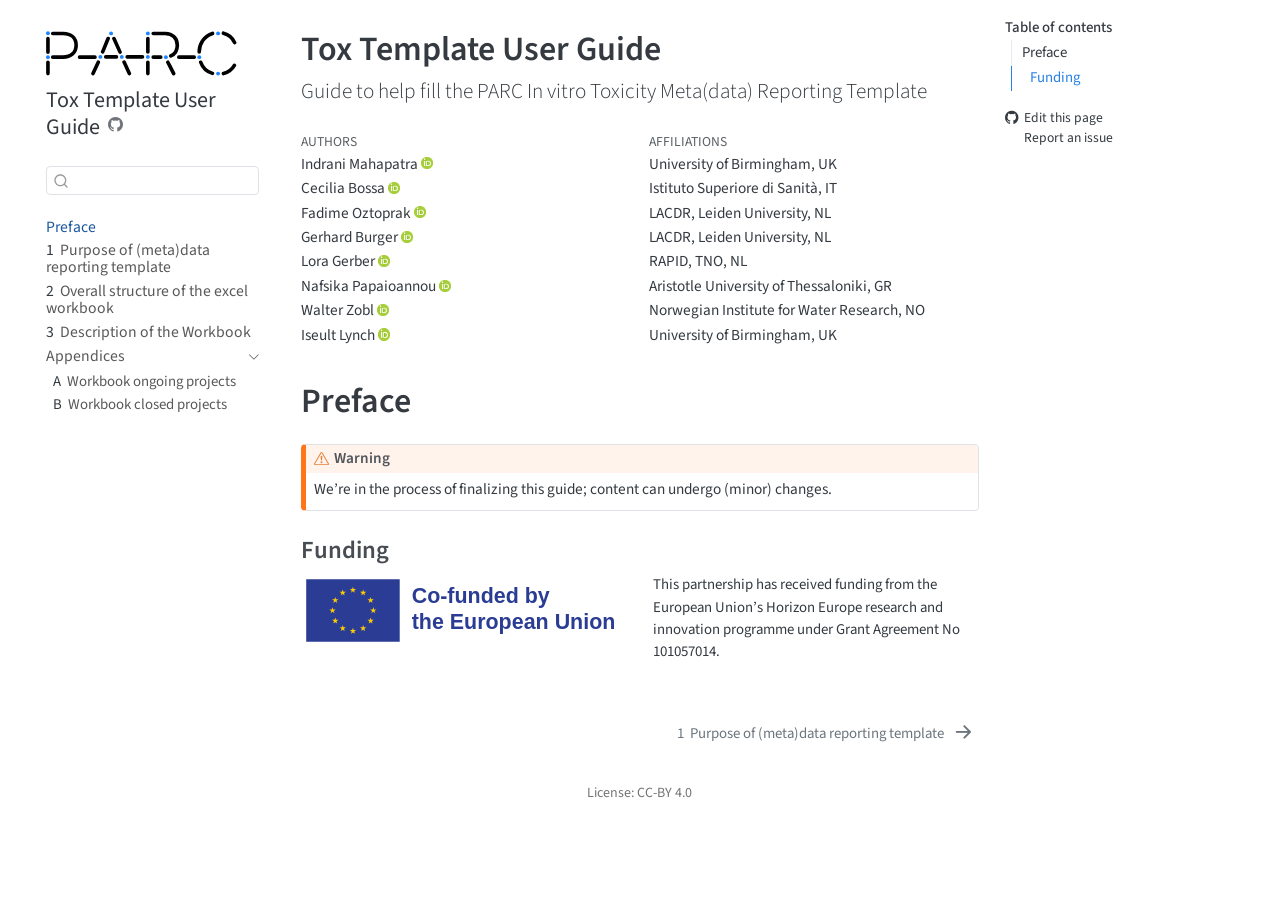
==== commit dc6fd410: "deploy: 37cda3b5ecb121d960110a71e54f5ac63e6e93f4" ====
--- a/index.html
+++ b/index.html
@@ -2,7 +2,7 @@
 <html xmlns="http://www.w3.org/1999/xhtml" lang="en" xml:lang="en"><head>
 
 <meta charset="utf-8">
-<meta name="generator" content="quarto-1.9.36">
+<meta name="generator" content="quarto-1.9.37">
 
 <meta name="viewport" content="width=device-width, initial-scale=1.0, user-scalable=yes">
 
@@ -48,14 +48,14 @@
 <script src="site_libs/quarto-html/tippy.umd.min.js"></script>
 <script src="site_libs/quarto-html/anchor.min.js"></script>
 <link href="site_libs/quarto-html/tippy.css" rel="stylesheet">
-<link href="site_libs/quarto-html/quarto-syntax-highlighting-845c23b38eaddc0f92fda52bfe77a8c8.css" rel="stylesheet" class="quarto-color-scheme" id="quarto-text-highlighting-styles">
-<link href="site_libs/quarto-html/quarto-syntax-highlighting-dark-f418161beb48e0141c760e455f12af2c.css" rel="stylesheet" class="quarto-color-scheme quarto-color-alternate" id="quarto-text-highlighting-styles">
-<link href="site_libs/quarto-html/quarto-syntax-highlighting-845c23b38eaddc0f92fda52bfe77a8c8.css" rel="stylesheet" class="quarto-color-scheme-extra" id="quarto-text-highlighting-styles">
+<link href="site_libs/quarto-html/quarto-syntax-highlighting-7f8f88aac4f3542376d5c11b86a4c14d.css" rel="stylesheet" class="quarto-color-scheme" id="quarto-text-highlighting-styles">
+<link href="site_libs/quarto-html/quarto-syntax-highlighting-dark-d0ae9245876894da5ac7e18953ecc5cc.css" rel="stylesheet" class="quarto-color-scheme quarto-color-alternate" id="quarto-text-highlighting-styles">
+<link href="site_libs/quarto-html/quarto-syntax-highlighting-7f8f88aac4f3542376d5c11b86a4c14d.css" rel="stylesheet" class="quarto-color-scheme-extra" id="quarto-text-highlighting-styles">
 <script src="site_libs/bootstrap/bootstrap.min.js"></script>
 <link href="site_libs/bootstrap/bootstrap-icons.css" rel="stylesheet">
-<link href="site_libs/bootstrap/bootstrap-91ddaab3f3ecd590f4a97fe0277c9dbf.min.css" rel="stylesheet" append-hash="true" class="quarto-color-scheme" id="quarto-bootstrap" data-mode="light">
-<link href="site_libs/bootstrap/bootstrap-dark-91ddaab3f3ecd590f4a97fe0277c9dbf.min.css" rel="stylesheet" append-hash="true" class="quarto-color-scheme quarto-color-alternate" id="quarto-bootstrap" data-mode="light">
-<link href="site_libs/bootstrap/bootstrap-91ddaab3f3ecd590f4a97fe0277c9dbf.min.css" rel="stylesheet" append-hash="true" class="quarto-color-scheme-extra" id="quarto-bootstrap" data-mode="light">
+<link href="site_libs/bootstrap/bootstrap-500738178556038f3781d08b8c9724bd.min.css" rel="stylesheet" append-hash="true" class="quarto-color-scheme" id="quarto-bootstrap" data-mode="light">
+<link href="site_libs/bootstrap/bootstrap-dark-500738178556038f3781d08b8c9724bd.min.css" rel="stylesheet" append-hash="true" class="quarto-color-scheme quarto-color-alternate" id="quarto-bootstrap" data-mode="light">
+<link href="site_libs/bootstrap/bootstrap-500738178556038f3781d08b8c9724bd.min.css" rel="stylesheet" append-hash="true" class="quarto-color-scheme-extra" id="quarto-bootstrap" data-mode="light">
 <script id="quarto-search-options" type="application/json">{
   "location": "sidebar",
   "copy-button": false,
@@ -154,12 +154,29 @@
  <span class="menu-text"><span class="chapter-number">3</span>&nbsp; <span class="chapter-title">Description of the Workbook</span></span></a>
   </div>
 </li>
-        <li class="sidebar-item">
+        <li class="sidebar-item sidebar-item-section">
+      <div class="sidebar-item-container"> 
+            <a class="sidebar-item-text sidebar-link text-start" data-bs-toggle="collapse" data-bs-target="#quarto-sidebar-section-1" role="navigation" aria-expanded="true">
+ <span class="menu-text">Appendices</span></a>
+          <a class="sidebar-item-toggle text-start" data-bs-toggle="collapse" data-bs-target="#quarto-sidebar-section-1" role="navigation" aria-expanded="true" aria-label="Toggle section">
+            <i class="bi bi-chevron-right ms-2"></i>
+          </a> 
+      </div>
+      <ul id="quarto-sidebar-section-1" class="collapse list-unstyled sidebar-section depth1 show">  
+          <li class="sidebar-item">
   <div class="sidebar-item-container"> 
-  <a href="./references.html" class="sidebar-item-text sidebar-link">
- <span class="menu-text">References</span></a>
+  <a href="./ongoing.html" class="sidebar-item-text sidebar-link">
+ <span class="menu-text"><span class="chapter-number">A</span>&nbsp; <span class="chapter-title">Workbook ongoing projects</span></span></a>
   </div>
 </li>
+          <li class="sidebar-item">
+  <div class="sidebar-item-container"> 
+  <a href="./closed.html" class="sidebar-item-text sidebar-link">
+ <span class="menu-text"><span class="chapter-number">B</span>&nbsp; <span class="chapter-title">Workbook closed projects</span></span></a>
+  </div>
+</li>
+      </ul>
+  </li>
     </ul>
     </div>
 </nav>
@@ -281,7 +298,7 @@
 </div>
 </div>
 <div class="callout-body-container callout-body">
-<p>This guide is a work in progress. It is not yet complete and likely contains errors.</p>
+<p>We’re in the process of finalizing this guide; content can undergo (minor) changes.</p>
 </div>
 </div>
 <section id="funding" class="level3">
--- a/site_libs/quarto-html/quarto-syntax-highlighting-7f8f88aac4f3542376d5c11b86a4c14d.css
+++ b/site_libs/quarto-html/quarto-syntax-highlighting-7f8f88aac4f3542376d5c11b86a4c14d.css
@@ -0,0 +1,236 @@
+/* quarto syntax highlight colors */
+:root {
+  --quarto-hl-ot-color: #003B4F;
+  --quarto-hl-at-color: #657422;
+  --quarto-hl-ss-color: #20794D;
+  --quarto-hl-an-color: #5E5E5E;
+  --quarto-hl-fu-color: #4758AB;
+  --quarto-hl-st-color: #20794D;
+  --quarto-hl-cf-color: #003B4F;
+  --quarto-hl-op-color: #5E5E5E;
+  --quarto-hl-er-color: #AD0000;
+  --quarto-hl-bn-color: #AD0000;
+  --quarto-hl-al-color: #AD0000;
+  --quarto-hl-va-color: #111111;
+  --quarto-hl-bu-color: inherit;
+  --quarto-hl-ex-color: inherit;
+  --quarto-hl-pp-color: #AD0000;
+  --quarto-hl-in-color: #5E5E5E;
+  --quarto-hl-vs-color: #20794D;
+  --quarto-hl-wa-color: #5E5E5E;
+  --quarto-hl-do-color: #5E5E5E;
+  --quarto-hl-im-color: #00769E;
+  --quarto-hl-ch-color: #20794D;
+  --quarto-hl-dt-color: #AD0000;
+  --quarto-hl-fl-color: #AD0000;
+  --quarto-hl-co-color: #5E5E5E;
+  --quarto-hl-cv-color: #5E5E5E;
+  --quarto-hl-cn-color: #8f5902;
+  --quarto-hl-sc-color: #5E5E5E;
+  --quarto-hl-dv-color: #AD0000;
+  --quarto-hl-kw-color: #003B4F;
+}
+
+/* other quarto variables */
+:root {
+  --quarto-font-monospace: SFMono-Regular, Menlo, Monaco, Consolas, "Liberation Mono", "Courier New", monospace;
+}
+
+/* syntax highlight based on Pandoc's rules */
+pre > code.sourceCode > span {
+  color: #003B4F;
+}
+
+code.sourceCode > span {
+  color: #003B4F;
+}
+
+div.sourceCode,
+div.sourceCode pre.sourceCode {
+  color: #003B4F;
+}
+
+/* Normal */
+code span {
+  color: #003B4F;
+}
+
+/* Alert */
+code span.al {
+  color: #AD0000;
+  font-style: inherit;
+}
+
+/* Annotation */
+code span.an {
+  color: #5E5E5E;
+  font-style: inherit;
+}
+
+/* Attribute */
+code span.at {
+  color: #657422;
+  font-style: inherit;
+}
+
+/* BaseN */
+code span.bn {
+  color: #AD0000;
+  font-style: inherit;
+}
+
+/* BuiltIn */
+code span.bu {
+  font-style: inherit;
+}
+
+/* ControlFlow */
+code span.cf {
+  color: #003B4F;
+  font-weight: bold;
+  font-style: inherit;
+}
+
+/* Char */
+code span.ch {
+  color: #20794D;
+  font-style: inherit;
+}
+
+/* Constant */
+code span.cn {
+  color: #8f5902;
+  font-style: inherit;
+}
+
+/* Comment */
+code span.co {
+  color: #5E5E5E;
+  font-style: inherit;
+}
+
+/* CommentVar */
+code span.cv {
+  color: #5E5E5E;
+  font-style: italic;
+}
+
+/* Documentation */
+code span.do {
+  color: #5E5E5E;
+  font-style: italic;
+}
+
+/* DataType */
+code span.dt {
+  color: #AD0000;
+  font-style: inherit;
+}
+
+/* DecVal */
+code span.dv {
+  color: #AD0000;
+  font-style: inherit;
+}
+
+/* Error */
+code span.er {
+  color: #AD0000;
+  font-style: inherit;
+}
+
+/* Extension */
+code span.ex {
+  font-style: inherit;
+}
+
+/* Float */
+code span.fl {
+  color: #AD0000;
+  font-style: inherit;
+}
+
+/* Function */
+code span.fu {
+  color: #4758AB;
+  font-style: inherit;
+}
+
+/* Import */
+code span.im {
+  color: #00769E;
+  font-style: inherit;
+}
+
+/* Information */
+code span.in {
+  color: #5E5E5E;
+  font-style: inherit;
+}
+
+/* Keyword */
+code span.kw {
+  color: #003B4F;
+  font-weight: bold;
+  font-style: inherit;
+}
+
+/* Operator */
+code span.op {
+  color: #5E5E5E;
+  font-style: inherit;
+}
+
+/* Other */
+code span.ot {
+  color: #003B4F;
+  font-style: inherit;
+}
+
+/* Preprocessor */
+code span.pp {
+  color: #AD0000;
+  font-style: inherit;
+}
+
+/* SpecialChar */
+code span.sc {
+  color: #5E5E5E;
+  font-style: inherit;
+}
+
+/* SpecialString */
+code span.ss {
+  color: #20794D;
+  font-style: inherit;
+}
+
+/* String */
+code span.st {
+  color: #20794D;
+  font-style: inherit;
+}
+
+/* Variable */
+code span.va {
+  color: #111111;
+  font-style: inherit;
+}
+
+/* VerbatimString */
+code span.vs {
+  color: #20794D;
+  font-style: inherit;
+}
+
+/* Warning */
+code span.wa {
+  color: #5E5E5E;
+  font-style: italic;
+}
+
+.prevent-inlining {
+  content: "</";
+}
+
+/*# sourceMappingURL=789ad8cd35626ba772517505b42a116e.css.map */
--- a/site_libs/quarto-html/quarto-syntax-highlighting-dark-d0ae9245876894da5ac7e18953ecc5cc.css
+++ b/site_libs/quarto-html/quarto-syntax-highlighting-dark-d0ae9245876894da5ac7e18953ecc5cc.css
@@ -0,0 +1,219 @@
+/* quarto syntax highlight colors */
+:root {
+  --quarto-hl-al-color: #f07178;
+  --quarto-hl-an-color: #d4d0ab;
+  --quarto-hl-at-color: #00e0e0;
+  --quarto-hl-bn-color: #d4d0ab;
+  --quarto-hl-bu-color: #abe338;
+  --quarto-hl-ch-color: #abe338;
+  --quarto-hl-co-color: #f8f8f2;
+  --quarto-hl-cv-color: #ffd700;
+  --quarto-hl-cn-color: #ffd700;
+  --quarto-hl-cf-color: #ffa07a;
+  --quarto-hl-dt-color: #ffa07a;
+  --quarto-hl-dv-color: #d4d0ab;
+  --quarto-hl-do-color: #f8f8f2;
+  --quarto-hl-er-color: #f07178;
+  --quarto-hl-ex-color: #00e0e0;
+  --quarto-hl-fl-color: #d4d0ab;
+  --quarto-hl-fu-color: #ffa07a;
+  --quarto-hl-im-color: #abe338;
+  --quarto-hl-in-color: #d4d0ab;
+  --quarto-hl-kw-color: #ffa07a;
+  --quarto-hl-op-color: #ffa07a;
+  --quarto-hl-ot-color: #00e0e0;
+  --quarto-hl-pp-color: #dcc6e0;
+  --quarto-hl-re-color: #00e0e0;
+  --quarto-hl-sc-color: #abe338;
+  --quarto-hl-ss-color: #abe338;
+  --quarto-hl-st-color: #abe338;
+  --quarto-hl-va-color: #00e0e0;
+  --quarto-hl-vs-color: #abe338;
+  --quarto-hl-wa-color: #dcc6e0;
+}
+
+/* other quarto variables */
+:root {
+  --quarto-font-monospace: SFMono-Regular, Menlo, Monaco, Consolas, "Liberation Mono", "Courier New", monospace;
+}
+
+/* syntax highlight based on Pandoc's rules */
+pre > code.sourceCode > span {
+  color: #f8f8f2;
+}
+
+code.sourceCode > span {
+  color: #f8f8f2;
+}
+
+div.sourceCode,
+div.sourceCode pre.sourceCode {
+  color: #f8f8f2;
+}
+
+/* Normal */
+code span {
+  color: #f8f8f2;
+}
+
+/* Alert */
+code span.al {
+  color: #f07178;
+}
+
+/* Annotation */
+code span.an {
+  color: #d4d0ab;
+}
+
+/* Attribute */
+code span.at {
+  color: #00e0e0;
+}
+
+/* BaseN */
+code span.bn {
+  color: #d4d0ab;
+}
+
+/* BuiltIn */
+code span.bu {
+  color: #abe338;
+}
+
+/* ControlFlow */
+code span.cf {
+  font-weight: bold;
+  color: #ffa07a;
+}
+
+/* Char */
+code span.ch {
+  color: #abe338;
+}
+
+/* Constant */
+code span.cn {
+  color: #ffd700;
+}
+
+/* Comment */
+code span.co {
+  font-style: italic;
+  color: #f8f8f2;
+}
+
+/* CommentVar */
+code span.cv {
+  color: #ffd700;
+}
+
+/* Documentation */
+code span.do {
+  color: #f8f8f2;
+}
+
+/* DataType */
+code span.dt {
+  color: #ffa07a;
+}
+
+/* DecVal */
+code span.dv {
+  color: #d4d0ab;
+}
+
+/* Error */
+code span.er {
+  color: #f07178;
+  text-decoration: underline;
+}
+
+/* Extension */
+code span.ex {
+  font-weight: bold;
+  color: #00e0e0;
+}
+
+/* Float */
+code span.fl {
+  color: #d4d0ab;
+}
+
+/* Function */
+code span.fu {
+  color: #ffa07a;
+}
+
+/* Import */
+code span.im {
+  color: #abe338;
+}
+
+/* Information */
+code span.in {
+  color: #d4d0ab;
+}
+
+/* Keyword */
+code span.kw {
+  font-weight: bold;
+  color: #ffa07a;
+}
+
+/* Operator */
+code span.op {
+  color: #ffa07a;
+}
+
+/* Other */
+code span.ot {
+  color: #00e0e0;
+}
+
+/* Preprocessor */
+code span.pp {
+  color: #dcc6e0;
+}
+
+/* RegionMarker */
+code span.re {
+  background-color: #f8f8f2;
+  color: #00e0e0;
+}
+
+/* SpecialChar */
+code span.sc {
+  color: #abe338;
+}
+
+/* SpecialString */
+code span.ss {
+  color: #abe338;
+}
+
+/* String */
+code span.st {
+  color: #abe338;
+}
+
+/* Variable */
+code span.va {
+  color: #00e0e0;
+}
+
+/* VerbatimString */
+code span.vs {
+  color: #abe338;
+}
+
+/* Warning */
+code span.wa {
+  color: #dcc6e0;
+}
+
+.prevent-inlining {
+  content: "</";
+}
+
+/*# sourceMappingURL=e2dac9153eaf3c552d5043f9565d03d7.css.map */
--- a/site_libs/quarto-html/quarto-syntax-highlighting-7f8f88aac4f3542376d5c11b86a4c14d.css
+++ b/site_libs/quarto-html/quarto-syntax-highlighting-7f8f88aac4f3542376d5c11b86a4c14d.css
@@ -0,0 +1,236 @@
+/* quarto syntax highlight colors */
+:root {
+  --quarto-hl-ot-color: #003B4F;
+  --quarto-hl-at-color: #657422;
+  --quarto-hl-ss-color: #20794D;
+  --quarto-hl-an-color: #5E5E5E;
+  --quarto-hl-fu-color: #4758AB;
+  --quarto-hl-st-color: #20794D;
+  --quarto-hl-cf-color: #003B4F;
+  --quarto-hl-op-color: #5E5E5E;
+  --quarto-hl-er-color: #AD0000;
+  --quarto-hl-bn-color: #AD0000;
+  --quarto-hl-al-color: #AD0000;
+  --quarto-hl-va-color: #111111;
+  --quarto-hl-bu-color: inherit;
+  --quarto-hl-ex-color: inherit;
+  --quarto-hl-pp-color: #AD0000;
+  --quarto-hl-in-color: #5E5E5E;
+  --quarto-hl-vs-color: #20794D;
+  --quarto-hl-wa-color: #5E5E5E;
+  --quarto-hl-do-color: #5E5E5E;
+  --quarto-hl-im-color: #00769E;
+  --quarto-hl-ch-color: #20794D;
+  --quarto-hl-dt-color: #AD0000;
+  --quarto-hl-fl-color: #AD0000;
+  --quarto-hl-co-color: #5E5E5E;
+  --quarto-hl-cv-color: #5E5E5E;
+  --quarto-hl-cn-color: #8f5902;
+  --quarto-hl-sc-color: #5E5E5E;
+  --quarto-hl-dv-color: #AD0000;
+  --quarto-hl-kw-color: #003B4F;
+}
+
+/* other quarto variables */
+:root {
+  --quarto-font-monospace: SFMono-Regular, Menlo, Monaco, Consolas, "Liberation Mono", "Courier New", monospace;
+}
+
+/* syntax highlight based on Pandoc's rules */
+pre > code.sourceCode > span {
+  color: #003B4F;
+}
+
+code.sourceCode > span {
+  color: #003B4F;
+}
+
+div.sourceCode,
+div.sourceCode pre.sourceCode {
+  color: #003B4F;
+}
+
+/* Normal */
+code span {
+  color: #003B4F;
+}
+
+/* Alert */
+code span.al {
+  color: #AD0000;
+  font-style: inherit;
+}
+
+/* Annotation */
+code span.an {
+  color: #5E5E5E;
+  font-style: inherit;
+}
+
+/* Attribute */
+code span.at {
+  color: #657422;
+  font-style: inherit;
+}
+
+/* BaseN */
+code span.bn {
+  color: #AD0000;
+  font-style: inherit;
+}
+
+/* BuiltIn */
+code span.bu {
+  font-style: inherit;
+}
+
+/* ControlFlow */
+code span.cf {
+  color: #003B4F;
+  font-weight: bold;
+  font-style: inherit;
+}
+
+/* Char */
+code span.ch {
+  color: #20794D;
+  font-style: inherit;
+}
+
+/* Constant */
+code span.cn {
+  color: #8f5902;
+  font-style: inherit;
+}
+
+/* Comment */
+code span.co {
+  color: #5E5E5E;
+  font-style: inherit;
+}
+
+/* CommentVar */
+code span.cv {
+  color: #5E5E5E;
+  font-style: italic;
+}
+
+/* Documentation */
+code span.do {
+  color: #5E5E5E;
+  font-style: italic;
+}
+
+/* DataType */
+code span.dt {
+  color: #AD0000;
+  font-style: inherit;
+}
+
+/* DecVal */
+code span.dv {
+  color: #AD0000;
+  font-style: inherit;
+}
+
+/* Error */
+code span.er {
+  color: #AD0000;
+  font-style: inherit;
+}
+
+/* Extension */
+code span.ex {
+  font-style: inherit;
+}
+
+/* Float */
+code span.fl {
+  color: #AD0000;
+  font-style: inherit;
+}
+
+/* Function */
+code span.fu {
+  color: #4758AB;
+  font-style: inherit;
+}
+
+/* Import */
+code span.im {
+  color: #00769E;
+  font-style: inherit;
+}
+
+/* Information */
+code span.in {
+  color: #5E5E5E;
+  font-style: inherit;
+}
+
+/* Keyword */
+code span.kw {
+  color: #003B4F;
+  font-weight: bold;
+  font-style: inherit;
+}
+
+/* Operator */
+code span.op {
+  color: #5E5E5E;
+  font-style: inherit;
+}
+
+/* Other */
+code span.ot {
+  color: #003B4F;
+  font-style: inherit;
+}
+
+/* Preprocessor */
+code span.pp {
+  color: #AD0000;
+  font-style: inherit;
+}
+
+/* SpecialChar */
+code span.sc {
+  color: #5E5E5E;
+  font-style: inherit;
+}
+
+/* SpecialString */
+code span.ss {
+  color: #20794D;
+  font-style: inherit;
+}
+
+/* String */
+code span.st {
+  color: #20794D;
+  font-style: inherit;
+}
+
+/* Variable */
+code span.va {
+  color: #111111;
+  font-style: inherit;
+}
+
+/* VerbatimString */
+code span.vs {
+  color: #20794D;
+  font-style: inherit;
+}
+
+/* Warning */
+code span.wa {
+  color: #5E5E5E;
+  font-style: italic;
+}
+
+.prevent-inlining {
+  content: "</";
+}
+
+/*# sourceMappingURL=789ad8cd35626ba772517505b42a116e.css.map */
--- a/styles.css
+++ b/styles.css
@@ -0,0 +1,19 @@
+.flushright {
+   text-align: right;
+}
+
+.btn-action-primary {
+  color: white;
+  background-color: #447099;
+}
+
+.btn-action-primary:hover {
+  background-color: #305775;
+  color: white;
+}
+
+.btn-action {
+  min-width: 165px;
+  border-radius: 30px;
+  border: none;
+}
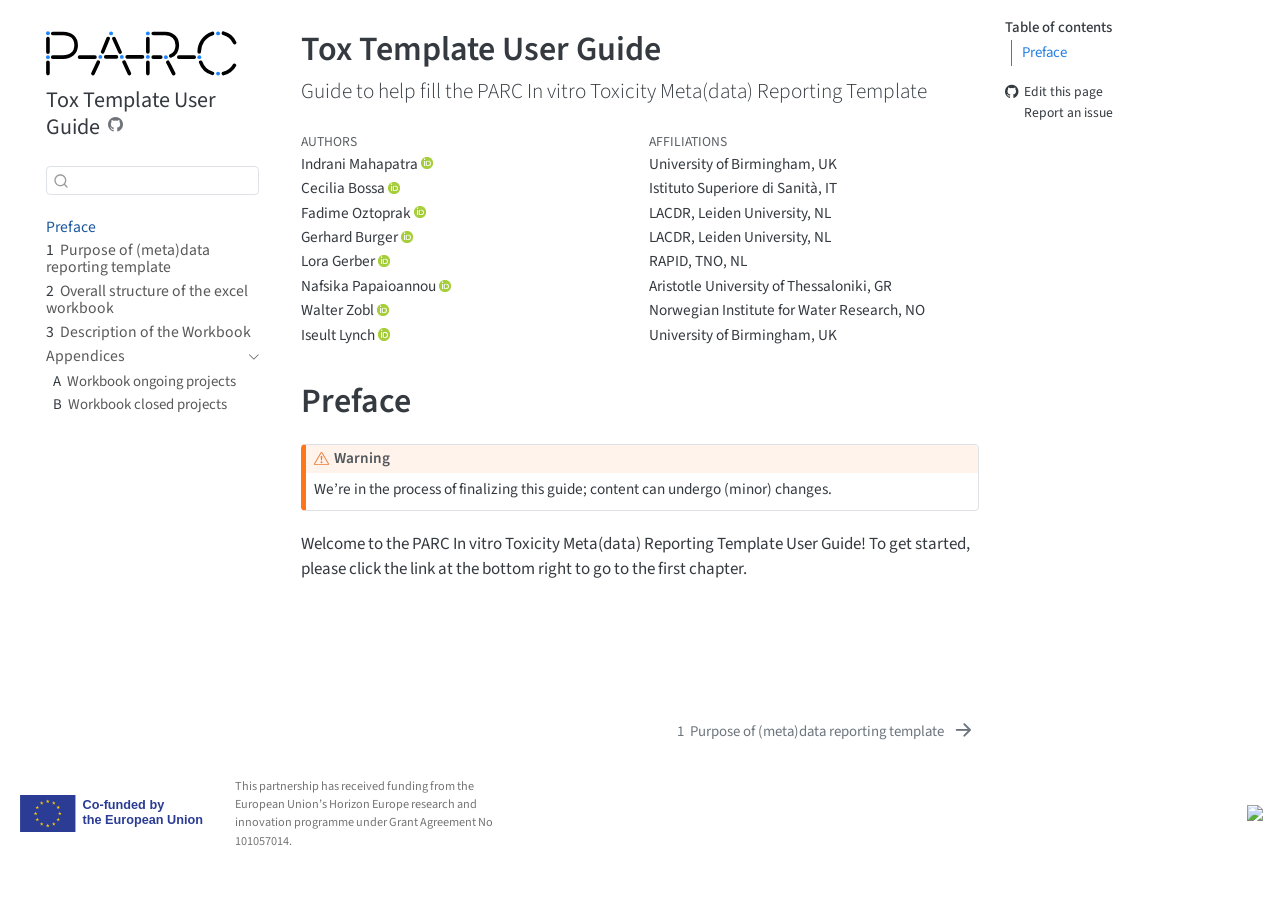
==== commit 98cb66f2: "deploy: 194fb93b2ae1c0847fa243b976a14aac7cd433ea" ====
--- a/index.html
+++ b/index.html
@@ -53,9 +53,9 @@
 <link href="site_libs/quarto-html/quarto-syntax-highlighting-7f8f88aac4f3542376d5c11b86a4c14d.css" rel="stylesheet" class="quarto-color-scheme-extra" id="quarto-text-highlighting-styles">
 <script src="site_libs/bootstrap/bootstrap.min.js"></script>
 <link href="site_libs/bootstrap/bootstrap-icons.css" rel="stylesheet">
-<link href="site_libs/bootstrap/bootstrap-500738178556038f3781d08b8c9724bd.min.css" rel="stylesheet" append-hash="true" class="quarto-color-scheme" id="quarto-bootstrap" data-mode="light">
-<link href="site_libs/bootstrap/bootstrap-dark-500738178556038f3781d08b8c9724bd.min.css" rel="stylesheet" append-hash="true" class="quarto-color-scheme quarto-color-alternate" id="quarto-bootstrap" data-mode="light">
-<link href="site_libs/bootstrap/bootstrap-500738178556038f3781d08b8c9724bd.min.css" rel="stylesheet" append-hash="true" class="quarto-color-scheme-extra" id="quarto-bootstrap" data-mode="light">
+<link href="site_libs/bootstrap/bootstrap-620249002bca6be41f47c528654d3023.min.css" rel="stylesheet" append-hash="true" class="quarto-color-scheme" id="quarto-bootstrap" data-mode="light">
+<link href="site_libs/bootstrap/bootstrap-dark-620249002bca6be41f47c528654d3023.min.css" rel="stylesheet" append-hash="true" class="quarto-color-scheme quarto-color-alternate" id="quarto-bootstrap" data-mode="light">
+<link href="site_libs/bootstrap/bootstrap-620249002bca6be41f47c528654d3023.min.css" rel="stylesheet" append-hash="true" class="quarto-color-scheme-extra" id="quarto-bootstrap" data-mode="light">
 <script id="quarto-search-options" type="application/json">{
   "location": "sidebar",
   "copy-button": false,
@@ -187,10 +187,7 @@
     <h2 id="toc-title">Table of contents</h2>
    
   <ul>
-  <li><a href="#preface" id="toc-preface" class="nav-link active" data-scroll-target="#preface">Preface</a>
-  <ul class="collapse">
-  <li><a href="#funding" id="toc-funding" class="nav-link" data-scroll-target="#funding">Funding</a></li>
-  </ul></li>
+  <li><a href="#preface" id="toc-preface" class="nav-link active" data-scroll-target="#preface">Preface</a></li>
   </ul>
 <div class="toc-actions"><ul><li><a href="https://github.com/eu-parc/tox-template-guide/edit/main/index.qmd" class="toc-action"><i class="bi bi-github"></i>Edit this page</a></li><li><a href="https://github.com/eu-parc/tox-template-guide/issues/new" class="toc-action"><i class="bi empty"></i>Report an issue</a></li></ul></div></nav>
     </div>
@@ -301,19 +298,9 @@
 <p>We’re in the process of finalizing this guide; content can undergo (minor) changes.</p>
 </div>
 </div>
-<section id="funding" class="level3">
-<h3 class="anchored" data-anchor-id="funding">Funding</h3>
-<div class="grid">
-<div class="g-col-6">
-<p><img src="./images/EN_Co-fundedbytheEU_RGB_POS.svg" class="img-fluid" style="width:100.0%"></p>
-</div>
-<div class="g-col-6 small">
-<p>This partnership has received funding from the European Union’s Horizon Europe research and innovation programme under Grant Agreement No 101057014.</p>
-</div>
-</div>
-
-
-</section>
+<p>Welcome to the PARC In vitro Toxicity Meta(data) Reporting Template User Guide! To get started, please click the link at the bottom right to go to the first chapter.</p>
+
+
 </section>
 
 </main> <!-- /main -->
@@ -730,20 +717,21 @@
 <footer class="footer">
   <div class="nav-footer">
     <div class="nav-footer-left">
+<div class="grid" style="align-items: center;">
+<div class="g-col-5">
+<p><img src="./images/EN_Co-fundedbytheEU_RGB_POS.svg" class="img-fluid" style="width:100.0%"></p>
+</div>
+<div class="g-col-7 small">
+<p>This partnership has received funding from the European Union’s Horizon Europe research and innovation programme under Grant Agreement No 101057014.</p>
+</div>
+</div>
+</div>   
+    <div class="nav-footer-center">
       &nbsp;
-    </div>   
-    <div class="nav-footer-center">
-      <ul class="footer-items list-unstyled">
-    <li class="nav-item">
-    <a class="nav-link" href="https://creativecommons.org/licenses/by/4.0/">
-<p>License: CC-BY 4.0</p>
-</a>
-  </li>  
-</ul>
     <div class="toc-actions d-sm-block d-md-none"><ul><li><a href="https://github.com/eu-parc/tox-template-guide/edit/main/index.qmd" class="toc-action"><i class="bi bi-github"></i>Edit this page</a></li><li><a href="https://github.com/eu-parc/tox-template-guide/issues/new" class="toc-action"><i class="bi empty"></i>Report an issue</a></li></ul></div></div>
     <div class="nav-footer-right">
-      &nbsp;
-    </div>
+<p><a href="https://creativecommons.org/licenses/by/4.0/"><img src="https://mirrors.creativecommons.org/presskit/buttons/88x31/svg/by.svg" class="img-fluid"></a></p>
+</div>
   </div>
 </footer>
 
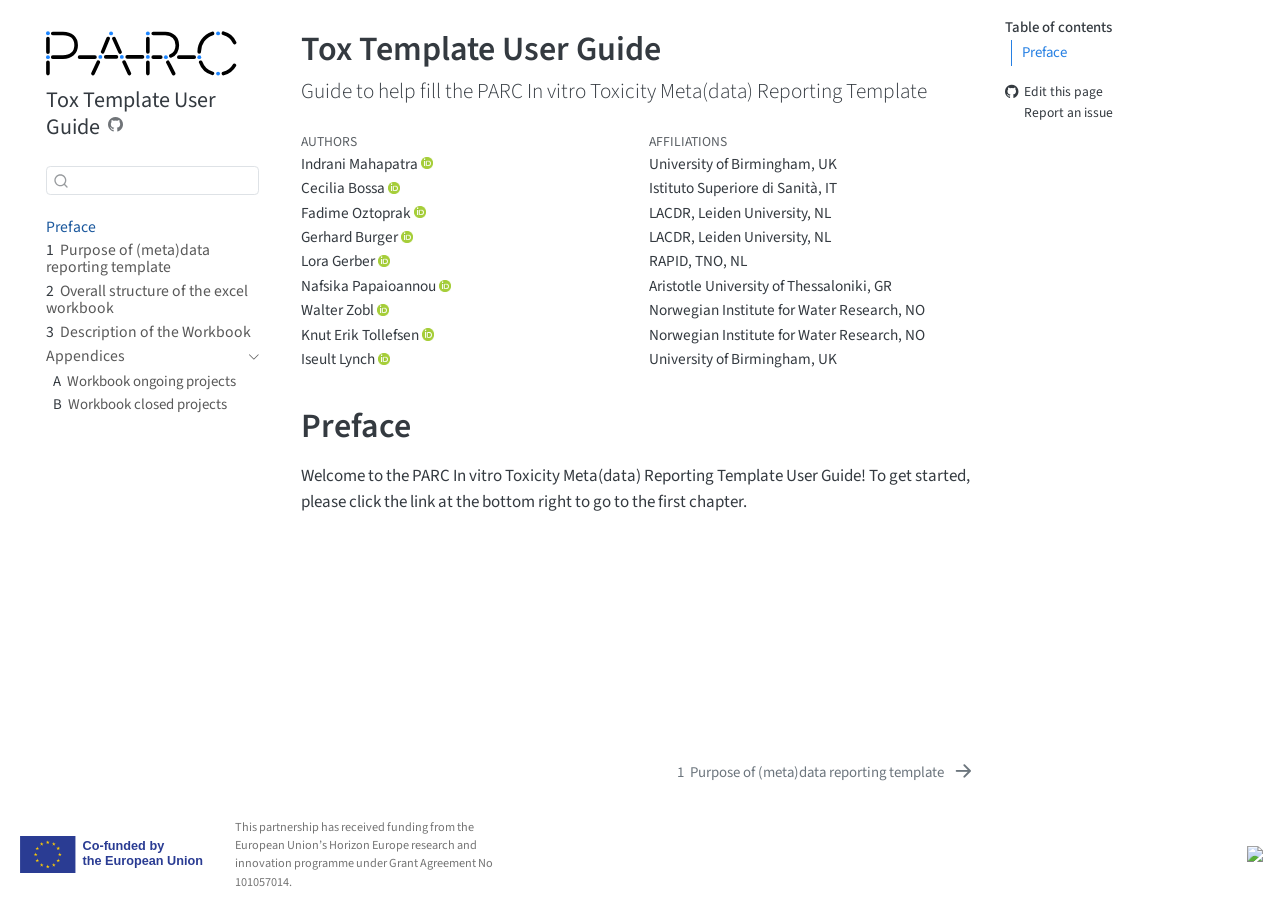
==== commit d6f522cf: "deploy: 76a64a5c096a1677cc85be0b797895204973492c" ====
--- a/index.html
+++ b/index.html
@@ -2,7 +2,7 @@
 <html xmlns="http://www.w3.org/1999/xhtml" lang="en" xml:lang="en"><head>
 
 <meta charset="utf-8">
-<meta name="generator" content="quarto-1.9.37">
+<meta name="generator" content="quarto-1.10.18">
 
 <meta name="viewport" content="width=device-width, initial-scale=1.0, user-scalable=yes">
 
@@ -13,6 +13,7 @@
 <meta name="author" content="Lora Gerber">
 <meta name="author" content="Nafsika Papaioannou">
 <meta name="author" content="Walter Zobl">
+<meta name="author" content="Knut Erik Tollefsen">
 <meta name="author" content="Iseult Lynch">
 
 <title>Tox Template User Guide</title>
@@ -20,10 +21,13 @@
 /* Default styles provided by pandoc.
 ** See https://pandoc.org/MANUAL.html#variables-for-html for config info.
 */
-code{white-space: pre-wrap;}
 span.smallcaps{font-variant: small-caps;}
-div.columns{display: flex; gap: min(4vw, 1.5em);}
-div.column{flex: auto; overflow-x: auto;}
+div.columns{display: flex; gap: 1.5em;}
+div.column{flex: auto;}
+@media screen {
+div.columns{gap: min(4vw, 1.5em);}
+div.column{overflow-x: auto;}
+}
 div.hanging-indent{margin-left: 1.5em; text-indent: -1.5em;}
 ul.task-list{list-style: none;}
 ul.task-list li input[type="checkbox"] {
@@ -48,14 +52,14 @@
 <script src="site_libs/quarto-html/tippy.umd.min.js"></script>
 <script src="site_libs/quarto-html/anchor.min.js"></script>
 <link href="site_libs/quarto-html/tippy.css" rel="stylesheet">
-<link href="site_libs/quarto-html/quarto-syntax-highlighting-7f8f88aac4f3542376d5c11b86a4c14d.css" rel="stylesheet" class="quarto-color-scheme" id="quarto-text-highlighting-styles">
-<link href="site_libs/quarto-html/quarto-syntax-highlighting-dark-d0ae9245876894da5ac7e18953ecc5cc.css" rel="stylesheet" class="quarto-color-scheme quarto-color-alternate" id="quarto-text-highlighting-styles">
-<link href="site_libs/quarto-html/quarto-syntax-highlighting-7f8f88aac4f3542376d5c11b86a4c14d.css" rel="stylesheet" class="quarto-color-scheme-extra" id="quarto-text-highlighting-styles">
+<link href="site_libs/quarto-html/quarto-syntax-highlighting-64a204ab8560d761af7679ceaba22944.css" rel="stylesheet" class="quarto-color-scheme" id="quarto-text-highlighting-styles">
+<link href="site_libs/quarto-html/quarto-syntax-highlighting-dark-b85bc7c33db8c58e0ec93c3465666fed.css" rel="stylesheet" class="quarto-color-scheme quarto-color-alternate" id="quarto-text-highlighting-styles">
+<link href="site_libs/quarto-html/quarto-syntax-highlighting-64a204ab8560d761af7679ceaba22944.css" rel="stylesheet" class="quarto-color-scheme-extra" id="quarto-text-highlighting-styles">
 <script src="site_libs/bootstrap/bootstrap.min.js"></script>
 <link href="site_libs/bootstrap/bootstrap-icons.css" rel="stylesheet">
-<link href="site_libs/bootstrap/bootstrap-620249002bca6be41f47c528654d3023.min.css" rel="stylesheet" append-hash="true" class="quarto-color-scheme" id="quarto-bootstrap" data-mode="light">
-<link href="site_libs/bootstrap/bootstrap-dark-620249002bca6be41f47c528654d3023.min.css" rel="stylesheet" append-hash="true" class="quarto-color-scheme quarto-color-alternate" id="quarto-bootstrap" data-mode="light">
-<link href="site_libs/bootstrap/bootstrap-620249002bca6be41f47c528654d3023.min.css" rel="stylesheet" append-hash="true" class="quarto-color-scheme-extra" id="quarto-bootstrap" data-mode="light">
+<link href="site_libs/bootstrap/bootstrap-d5c8e30ce6d025d8e0b926fc693940fc.min.css" rel="stylesheet" append-hash="true" class="quarto-color-scheme" id="quarto-bootstrap" data-mode="light">
+<link href="site_libs/bootstrap/bootstrap-dark-d5c8e30ce6d025d8e0b926fc693940fc.min.css" rel="stylesheet" append-hash="true" class="quarto-color-scheme quarto-color-alternate" id="quarto-bootstrap" data-mode="light">
+<link href="site_libs/bootstrap/bootstrap-d5c8e30ce6d025d8e0b926fc693940fc.min.css" rel="stylesheet" append-hash="true" class="quarto-color-scheme-extra" id="quarto-bootstrap" data-mode="light">
 <script id="quarto-search-options" type="application/json">{
   "location": "sidebar",
   "copy-button": false,
@@ -206,7 +210,7 @@
   <div class="quarto-title-meta-heading">Affiliations</div>
   
     <div class="quarto-title-meta-contents">
-    <p class="author">Indrani Mahapatra <a href="https://orcid.org/0000-0002-6396-0848" class="quarto-title-author-orcid"> <img src="[data-uri]"></a></p>
+    <p class="author">Indrani Mahapatra <a href="https://orcid.org/0000-0002-6396-0848" class="quarto-title-author-orcid" aria-label="ORCID profile for Indrani Mahapatra"> <img alt="" src="[data-uri]"></a></p>
   </div>
   <div class="quarto-title-meta-contents">
         <p class="affiliation">
@@ -214,7 +218,7 @@
           </p>
       </div>
     <div class="quarto-title-meta-contents">
-    <p class="author">Cecilia Bossa <a href="https://orcid.org/0000-0003-2084-2902" class="quarto-title-author-orcid"> <img src="[data-uri]"></a></p>
+    <p class="author">Cecilia Bossa <a href="https://orcid.org/0000-0003-2084-2902" class="quarto-title-author-orcid" aria-label="ORCID profile for Cecilia Bossa"> <img alt="" src="[data-uri]"></a></p>
   </div>
   <div class="quarto-title-meta-contents">
         <p class="affiliation">
@@ -222,7 +226,7 @@
           </p>
       </div>
     <div class="quarto-title-meta-contents">
-    <p class="author">Fadime Oztoprak <a href="https://orcid.org/0000-0001-8594-1798" class="quarto-title-author-orcid"> <img src="[data-uri]"></a></p>
+    <p class="author">Fadime Oztoprak <a href="https://orcid.org/0000-0001-8594-1798" class="quarto-title-author-orcid" aria-label="ORCID profile for Fadime Oztoprak"> <img alt="" src="[data-uri]"></a></p>
   </div>
   <div class="quarto-title-meta-contents">
         <p class="affiliation">
@@ -230,7 +234,7 @@
           </p>
       </div>
     <div class="quarto-title-meta-contents">
-    <p class="author">Gerhard Burger <a href="https://orcid.org/0000-0003-1062-5576" class="quarto-title-author-orcid"> <img src="[data-uri]"></a></p>
+    <p class="author">Gerhard Burger <a href="https://orcid.org/0000-0003-1062-5576" class="quarto-title-author-orcid" aria-label="ORCID profile for Gerhard Burger"> <img alt="" src="[data-uri]"></a></p>
   </div>
   <div class="quarto-title-meta-contents">
         <p class="affiliation">
@@ -238,7 +242,7 @@
           </p>
       </div>
     <div class="quarto-title-meta-contents">
-    <p class="author">Lora Gerber <a href="https://orcid.org/0009-0006-2487-3537" class="quarto-title-author-orcid"> <img src="[data-uri]"></a></p>
+    <p class="author">Lora Gerber <a href="https://orcid.org/0009-0006-2487-3537" class="quarto-title-author-orcid" aria-label="ORCID profile for Lora Gerber"> <img alt="" src="[data-uri]"></a></p>
   </div>
   <div class="quarto-title-meta-contents">
         <p class="affiliation">
@@ -246,7 +250,7 @@
           </p>
       </div>
     <div class="quarto-title-meta-contents">
-    <p class="author">Nafsika Papaioannou <a href="https://orcid.org/0000-0002-2469-4727" class="quarto-title-author-orcid"> <img src="[data-uri]"></a></p>
+    <p class="author">Nafsika Papaioannou <a href="https://orcid.org/0000-0002-2469-4727" class="quarto-title-author-orcid" aria-label="ORCID profile for Nafsika Papaioannou"> <img alt="" src="[data-uri]"></a></p>
   </div>
   <div class="quarto-title-meta-contents">
         <p class="affiliation">
@@ -254,7 +258,7 @@
           </p>
       </div>
     <div class="quarto-title-meta-contents">
-    <p class="author">Walter Zobl <a href="https://orcid.org/0009-0003-2750-8330" class="quarto-title-author-orcid"> <img src="[data-uri]"></a></p>
+    <p class="author">Walter Zobl <a href="https://orcid.org/0009-0003-2750-8330" class="quarto-title-author-orcid" aria-label="ORCID profile for Walter Zobl"> <img alt="" src="[data-uri]"></a></p>
   </div>
   <div class="quarto-title-meta-contents">
         <p class="affiliation">
@@ -262,7 +266,15 @@
           </p>
       </div>
     <div class="quarto-title-meta-contents">
-    <p class="author">Iseult Lynch <a href="https://orcid.org/0000-0003-4250-4584" class="quarto-title-author-orcid"> <img src="[data-uri]"></a></p>
+    <p class="author">Knut Erik Tollefsen <a href="https://orcid.org/0000-0002-7534-0937" class="quarto-title-author-orcid" aria-label="ORCID profile for Knut Erik Tollefsen"> <img alt="" src="[data-uri]"></a></p>
+  </div>
+  <div class="quarto-title-meta-contents">
+        <p class="affiliation">
+            Norwegian Institute for Water Research, NO
+          </p>
+      </div>
+    <div class="quarto-title-meta-contents">
+    <p class="author">Iseult Lynch <a href="https://orcid.org/0000-0003-4250-4584" class="quarto-title-author-orcid" aria-label="ORCID profile for Iseult Lynch"> <img alt="" src="[data-uri]"></a></p>
   </div>
   <div class="quarto-title-meta-contents">
         <p class="affiliation">
@@ -285,19 +297,6 @@
 
 <section id="preface" class="level1 unnumbered">
 <h1 class="unnumbered">Preface</h1>
-<div class="callout callout-style-default callout-warning callout-titled">
-<div class="callout-header d-flex align-content-center">
-<div class="callout-icon-container">
-<i class="callout-icon"></i>
-</div>
-<div class="callout-title-container flex-fill">
-Warning
-</div>
-</div>
-<div class="callout-body-container callout-body">
-<p>We’re in the process of finalizing this guide; content can undergo (minor) changes.</p>
-</div>
-</div>
 <p>Welcome to the PARC In vitro Toxicity Meta(data) Reporting Template User Guide! To get started, please click the link at the bottom right to go to the first chapter.</p>
 
 
--- a/site_libs/quarto-html/quarto-syntax-highlighting-64a204ab8560d761af7679ceaba22944.css
+++ b/site_libs/quarto-html/quarto-syntax-highlighting-64a204ab8560d761af7679ceaba22944.css
@@ -0,0 +1,236 @@
+/* quarto syntax highlight colors */
+:root {
+  --quarto-hl-ot-color: #003B4F;
+  --quarto-hl-at-color: #657422;
+  --quarto-hl-ss-color: #20794D;
+  --quarto-hl-an-color: #5E5E5E;
+  --quarto-hl-fu-color: #4758AB;
+  --quarto-hl-st-color: #20794D;
+  --quarto-hl-cf-color: #003B4F;
+  --quarto-hl-op-color: #5E5E5E;
+  --quarto-hl-er-color: #AD0000;
+  --quarto-hl-bn-color: #AD0000;
+  --quarto-hl-al-color: #AD0000;
+  --quarto-hl-va-color: #111111;
+  --quarto-hl-bu-color: inherit;
+  --quarto-hl-ex-color: inherit;
+  --quarto-hl-pp-color: #AD0000;
+  --quarto-hl-in-color: #5E5E5E;
+  --quarto-hl-vs-color: #20794D;
+  --quarto-hl-wa-color: #5E5E5E;
+  --quarto-hl-do-color: #5E5E5E;
+  --quarto-hl-im-color: #00769E;
+  --quarto-hl-ch-color: #20794D;
+  --quarto-hl-dt-color: #AD0000;
+  --quarto-hl-fl-color: #AD0000;
+  --quarto-hl-co-color: #5E5E5E;
+  --quarto-hl-cv-color: #5E5E5E;
+  --quarto-hl-cn-color: #8f5902;
+  --quarto-hl-sc-color: #5E5E5E;
+  --quarto-hl-dv-color: #AD0000;
+  --quarto-hl-kw-color: #003B4F;
+}
+
+/* other quarto variables */
+:root {
+  --quarto-font-monospace: SFMono-Regular, Menlo, Monaco, Consolas, "Liberation Mono", "Courier New", monospace;
+}
+
+/* syntax highlight based on Pandoc's rules */
+pre > code.sourceCode > span {
+  color: #003B4F;
+}
+
+code.sourceCode > span {
+  color: #003B4F;
+}
+
+div.sourceCode,
+div.sourceCode pre.sourceCode {
+  color: #003B4F;
+}
+
+/* Normal */
+code span {
+  color: #003B4F;
+}
+
+/* Alert */
+code span.al {
+  color: #AD0000;
+  font-style: inherit;
+}
+
+/* Annotation */
+code span.an {
+  color: #5E5E5E;
+  font-style: inherit;
+}
+
+/* Attribute */
+code span.at {
+  color: #657422;
+  font-style: inherit;
+}
+
+/* BaseN */
+code span.bn {
+  color: #AD0000;
+  font-style: inherit;
+}
+
+/* BuiltIn */
+code span.bu {
+  font-style: inherit;
+}
+
+/* ControlFlow */
+code span.cf {
+  color: #003B4F;
+  font-weight: bold;
+  font-style: inherit;
+}
+
+/* Char */
+code span.ch {
+  color: #20794D;
+  font-style: inherit;
+}
+
+/* Constant */
+code span.cn {
+  color: #8f5902;
+  font-style: inherit;
+}
+
+/* Comment */
+code span.co {
+  color: #5E5E5E;
+  font-style: inherit;
+}
+
+/* CommentVar */
+code span.cv {
+  color: #5E5E5E;
+  font-style: italic;
+}
+
+/* Documentation */
+code span.do {
+  color: #5E5E5E;
+  font-style: italic;
+}
+
+/* DataType */
+code span.dt {
+  color: #AD0000;
+  font-style: inherit;
+}
+
+/* DecVal */
+code span.dv {
+  color: #AD0000;
+  font-style: inherit;
+}
+
+/* Error */
+code span.er {
+  color: #AD0000;
+  font-style: inherit;
+}
+
+/* Extension */
+code span.ex {
+  font-style: inherit;
+}
+
+/* Float */
+code span.fl {
+  color: #AD0000;
+  font-style: inherit;
+}
+
+/* Function */
+code span.fu {
+  color: #4758AB;
+  font-style: inherit;
+}
+
+/* Import */
+code span.im {
+  color: #00769E;
+  font-style: inherit;
+}
+
+/* Information */
+code span.in {
+  color: #5E5E5E;
+  font-style: inherit;
+}
+
+/* Keyword */
+code span.kw {
+  color: #003B4F;
+  font-weight: bold;
+  font-style: inherit;
+}
+
+/* Operator */
+code span.op {
+  color: #5E5E5E;
+  font-style: inherit;
+}
+
+/* Other */
+code span.ot {
+  color: #003B4F;
+  font-style: inherit;
+}
+
+/* Preprocessor */
+code span.pp {
+  color: #AD0000;
+  font-style: inherit;
+}
+
+/* SpecialChar */
+code span.sc {
+  color: #5E5E5E;
+  font-style: inherit;
+}
+
+/* SpecialString */
+code span.ss {
+  color: #20794D;
+  font-style: inherit;
+}
+
+/* String */
+code span.st {
+  color: #20794D;
+  font-style: inherit;
+}
+
+/* Variable */
+code span.va {
+  color: #111111;
+  font-style: inherit;
+}
+
+/* VerbatimString */
+code span.vs {
+  color: #20794D;
+  font-style: inherit;
+}
+
+/* Warning */
+code span.wa {
+  color: #5E5E5E;
+  font-style: italic;
+}
+
+.prevent-inlining {
+  content: "</";
+}
+
+/*# sourceMappingURL=9d8d5bb603a83b8298b89080a598c93b.css.map */
--- a/site_libs/quarto-html/quarto-syntax-highlighting-dark-b85bc7c33db8c58e0ec93c3465666fed.css
+++ b/site_libs/quarto-html/quarto-syntax-highlighting-dark-b85bc7c33db8c58e0ec93c3465666fed.css
@@ -0,0 +1,219 @@
+/* quarto syntax highlight colors */
+:root {
+  --quarto-hl-al-color: #f07178;
+  --quarto-hl-an-color: #d4d0ab;
+  --quarto-hl-at-color: #00e0e0;
+  --quarto-hl-bn-color: #d4d0ab;
+  --quarto-hl-bu-color: #abe338;
+  --quarto-hl-ch-color: #abe338;
+  --quarto-hl-co-color: #f8f8f2;
+  --quarto-hl-cv-color: #ffd700;
+  --quarto-hl-cn-color: #ffd700;
+  --quarto-hl-cf-color: #ffa07a;
+  --quarto-hl-dt-color: #ffa07a;
+  --quarto-hl-dv-color: #d4d0ab;
+  --quarto-hl-do-color: #f8f8f2;
+  --quarto-hl-er-color: #f07178;
+  --quarto-hl-ex-color: #00e0e0;
+  --quarto-hl-fl-color: #d4d0ab;
+  --quarto-hl-fu-color: #ffa07a;
+  --quarto-hl-im-color: #abe338;
+  --quarto-hl-in-color: #d4d0ab;
+  --quarto-hl-kw-color: #ffa07a;
+  --quarto-hl-op-color: #ffa07a;
+  --quarto-hl-ot-color: #00e0e0;
+  --quarto-hl-pp-color: #dcc6e0;
+  --quarto-hl-re-color: #00e0e0;
+  --quarto-hl-sc-color: #abe338;
+  --quarto-hl-ss-color: #abe338;
+  --quarto-hl-st-color: #abe338;
+  --quarto-hl-va-color: #00e0e0;
+  --quarto-hl-vs-color: #abe338;
+  --quarto-hl-wa-color: #dcc6e0;
+}
+
+/* other quarto variables */
+:root {
+  --quarto-font-monospace: SFMono-Regular, Menlo, Monaco, Consolas, "Liberation Mono", "Courier New", monospace;
+}
+
+/* syntax highlight based on Pandoc's rules */
+pre > code.sourceCode > span {
+  color: #f8f8f2;
+}
+
+code.sourceCode > span {
+  color: #f8f8f2;
+}
+
+div.sourceCode,
+div.sourceCode pre.sourceCode {
+  color: #f8f8f2;
+}
+
+/* Normal */
+code span {
+  color: #f8f8f2;
+}
+
+/* Alert */
+code span.al {
+  color: #f07178;
+}
+
+/* Annotation */
+code span.an {
+  color: #d4d0ab;
+}
+
+/* Attribute */
+code span.at {
+  color: #00e0e0;
+}
+
+/* BaseN */
+code span.bn {
+  color: #d4d0ab;
+}
+
+/* BuiltIn */
+code span.bu {
+  color: #abe338;
+}
+
+/* ControlFlow */
+code span.cf {
+  font-weight: bold;
+  color: #ffa07a;
+}
+
+/* Char */
+code span.ch {
+  color: #abe338;
+}
+
+/* Constant */
+code span.cn {
+  color: #ffd700;
+}
+
+/* Comment */
+code span.co {
+  font-style: italic;
+  color: #f8f8f2;
+}
+
+/* CommentVar */
+code span.cv {
+  color: #ffd700;
+}
+
+/* Documentation */
+code span.do {
+  color: #f8f8f2;
+}
+
+/* DataType */
+code span.dt {
+  color: #ffa07a;
+}
+
+/* DecVal */
+code span.dv {
+  color: #d4d0ab;
+}
+
+/* Error */
+code span.er {
+  color: #f07178;
+  text-decoration: underline;
+}
+
+/* Extension */
+code span.ex {
+  font-weight: bold;
+  color: #00e0e0;
+}
+
+/* Float */
+code span.fl {
+  color: #d4d0ab;
+}
+
+/* Function */
+code span.fu {
+  color: #ffa07a;
+}
+
+/* Import */
+code span.im {
+  color: #abe338;
+}
+
+/* Information */
+code span.in {
+  color: #d4d0ab;
+}
+
+/* Keyword */
+code span.kw {
+  font-weight: bold;
+  color: #ffa07a;
+}
+
+/* Operator */
+code span.op {
+  color: #ffa07a;
+}
+
+/* Other */
+code span.ot {
+  color: #00e0e0;
+}
+
+/* Preprocessor */
+code span.pp {
+  color: #dcc6e0;
+}
+
+/* RegionMarker */
+code span.re {
+  background-color: #f8f8f2;
+  color: #00e0e0;
+}
+
+/* SpecialChar */
+code span.sc {
+  color: #abe338;
+}
+
+/* SpecialString */
+code span.ss {
+  color: #abe338;
+}
+
+/* String */
+code span.st {
+  color: #abe338;
+}
+
+/* Variable */
+code span.va {
+  color: #00e0e0;
+}
+
+/* VerbatimString */
+code span.vs {
+  color: #abe338;
+}
+
+/* Warning */
+code span.wa {
+  color: #dcc6e0;
+}
+
+.prevent-inlining {
+  content: "</";
+}
+
+/*# sourceMappingURL=4ed8f1090dec6531da29ab00902aa718.css.map */
--- a/site_libs/quarto-html/quarto-syntax-highlighting-64a204ab8560d761af7679ceaba22944.css
+++ b/site_libs/quarto-html/quarto-syntax-highlighting-64a204ab8560d761af7679ceaba22944.css
@@ -0,0 +1,236 @@
+/* quarto syntax highlight colors */
+:root {
+  --quarto-hl-ot-color: #003B4F;
+  --quarto-hl-at-color: #657422;
+  --quarto-hl-ss-color: #20794D;
+  --quarto-hl-an-color: #5E5E5E;
+  --quarto-hl-fu-color: #4758AB;
+  --quarto-hl-st-color: #20794D;
+  --quarto-hl-cf-color: #003B4F;
+  --quarto-hl-op-color: #5E5E5E;
+  --quarto-hl-er-color: #AD0000;
+  --quarto-hl-bn-color: #AD0000;
+  --quarto-hl-al-color: #AD0000;
+  --quarto-hl-va-color: #111111;
+  --quarto-hl-bu-color: inherit;
+  --quarto-hl-ex-color: inherit;
+  --quarto-hl-pp-color: #AD0000;
+  --quarto-hl-in-color: #5E5E5E;
+  --quarto-hl-vs-color: #20794D;
+  --quarto-hl-wa-color: #5E5E5E;
+  --quarto-hl-do-color: #5E5E5E;
+  --quarto-hl-im-color: #00769E;
+  --quarto-hl-ch-color: #20794D;
+  --quarto-hl-dt-color: #AD0000;
+  --quarto-hl-fl-color: #AD0000;
+  --quarto-hl-co-color: #5E5E5E;
+  --quarto-hl-cv-color: #5E5E5E;
+  --quarto-hl-cn-color: #8f5902;
+  --quarto-hl-sc-color: #5E5E5E;
+  --quarto-hl-dv-color: #AD0000;
+  --quarto-hl-kw-color: #003B4F;
+}
+
+/* other quarto variables */
+:root {
+  --quarto-font-monospace: SFMono-Regular, Menlo, Monaco, Consolas, "Liberation Mono", "Courier New", monospace;
+}
+
+/* syntax highlight based on Pandoc's rules */
+pre > code.sourceCode > span {
+  color: #003B4F;
+}
+
+code.sourceCode > span {
+  color: #003B4F;
+}
+
+div.sourceCode,
+div.sourceCode pre.sourceCode {
+  color: #003B4F;
+}
+
+/* Normal */
+code span {
+  color: #003B4F;
+}
+
+/* Alert */
+code span.al {
+  color: #AD0000;
+  font-style: inherit;
+}
+
+/* Annotation */
+code span.an {
+  color: #5E5E5E;
+  font-style: inherit;
+}
+
+/* Attribute */
+code span.at {
+  color: #657422;
+  font-style: inherit;
+}
+
+/* BaseN */
+code span.bn {
+  color: #AD0000;
+  font-style: inherit;
+}
+
+/* BuiltIn */
+code span.bu {
+  font-style: inherit;
+}
+
+/* ControlFlow */
+code span.cf {
+  color: #003B4F;
+  font-weight: bold;
+  font-style: inherit;
+}
+
+/* Char */
+code span.ch {
+  color: #20794D;
+  font-style: inherit;
+}
+
+/* Constant */
+code span.cn {
+  color: #8f5902;
+  font-style: inherit;
+}
+
+/* Comment */
+code span.co {
+  color: #5E5E5E;
+  font-style: inherit;
+}
+
+/* CommentVar */
+code span.cv {
+  color: #5E5E5E;
+  font-style: italic;
+}
+
+/* Documentation */
+code span.do {
+  color: #5E5E5E;
+  font-style: italic;
+}
+
+/* DataType */
+code span.dt {
+  color: #AD0000;
+  font-style: inherit;
+}
+
+/* DecVal */
+code span.dv {
+  color: #AD0000;
+  font-style: inherit;
+}
+
+/* Error */
+code span.er {
+  color: #AD0000;
+  font-style: inherit;
+}
+
+/* Extension */
+code span.ex {
+  font-style: inherit;
+}
+
+/* Float */
+code span.fl {
+  color: #AD0000;
+  font-style: inherit;
+}
+
+/* Function */
+code span.fu {
+  color: #4758AB;
+  font-style: inherit;
+}
+
+/* Import */
+code span.im {
+  color: #00769E;
+  font-style: inherit;
+}
+
+/* Information */
+code span.in {
+  color: #5E5E5E;
+  font-style: inherit;
+}
+
+/* Keyword */
+code span.kw {
+  color: #003B4F;
+  font-weight: bold;
+  font-style: inherit;
+}
+
+/* Operator */
+code span.op {
+  color: #5E5E5E;
+  font-style: inherit;
+}
+
+/* Other */
+code span.ot {
+  color: #003B4F;
+  font-style: inherit;
+}
+
+/* Preprocessor */
+code span.pp {
+  color: #AD0000;
+  font-style: inherit;
+}
+
+/* SpecialChar */
+code span.sc {
+  color: #5E5E5E;
+  font-style: inherit;
+}
+
+/* SpecialString */
+code span.ss {
+  color: #20794D;
+  font-style: inherit;
+}
+
+/* String */
+code span.st {
+  color: #20794D;
+  font-style: inherit;
+}
+
+/* Variable */
+code span.va {
+  color: #111111;
+  font-style: inherit;
+}
+
+/* VerbatimString */
+code span.vs {
+  color: #20794D;
+  font-style: inherit;
+}
+
+/* Warning */
+code span.wa {
+  color: #5E5E5E;
+  font-style: italic;
+}
+
+.prevent-inlining {
+  content: "</";
+}
+
+/*# sourceMappingURL=9d8d5bb603a83b8298b89080a598c93b.css.map */
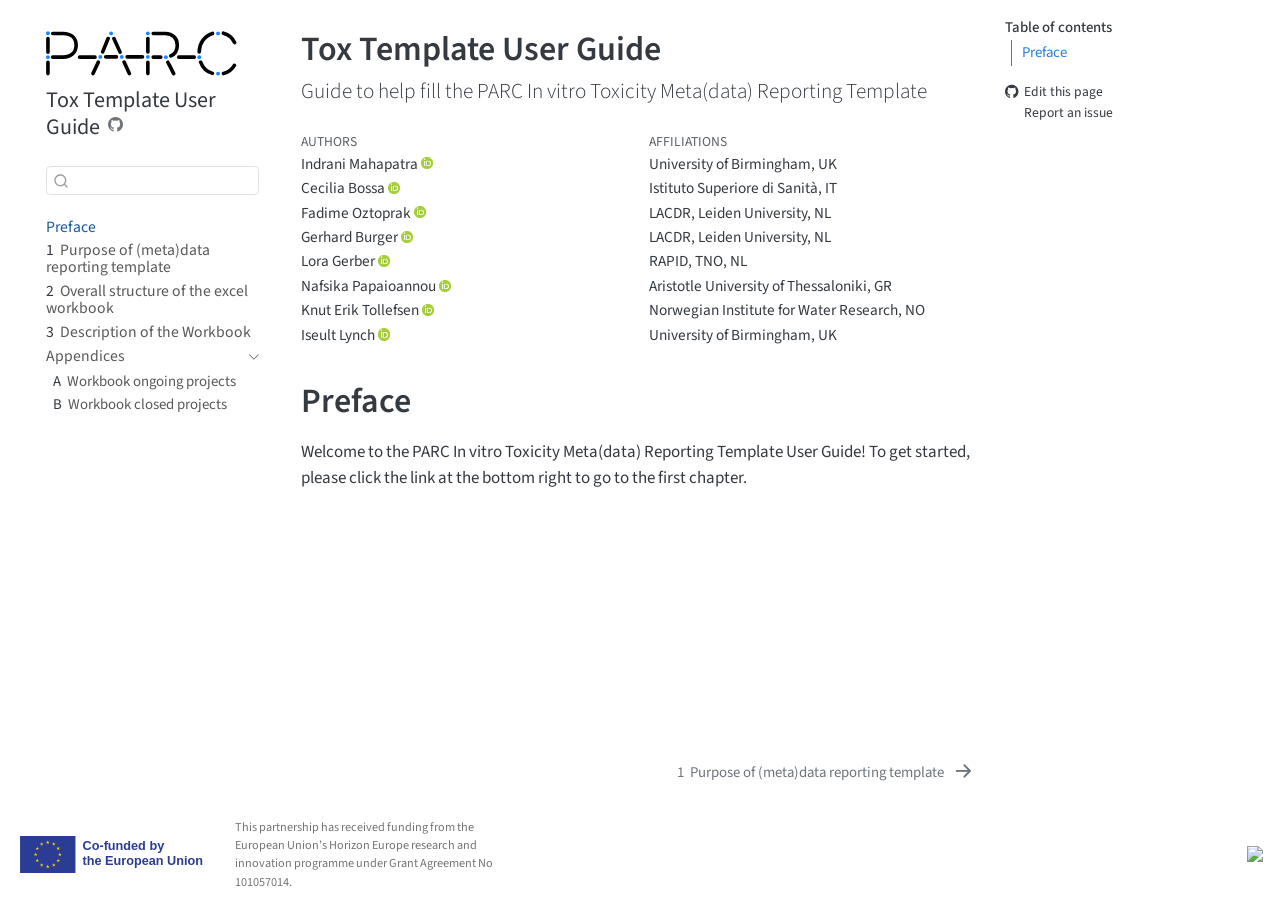
==== commit e28034bd: "deploy: 1174c61ba7831e16fffb6864a98c583e84df7ed7" ====
--- a/index.html
+++ b/index.html
@@ -2,7 +2,7 @@
 <html xmlns="http://www.w3.org/1999/xhtml" lang="en" xml:lang="en"><head>
 
 <meta charset="utf-8">
-<meta name="generator" content="quarto-1.10.18">
+<meta name="generator" content="quarto-1.10.19">
 
 <meta name="viewport" content="width=device-width, initial-scale=1.0, user-scalable=yes">
 
@@ -12,7 +12,6 @@
 <meta name="author" content="Gerhard Burger">
 <meta name="author" content="Lora Gerber">
 <meta name="author" content="Nafsika Papaioannou">
-<meta name="author" content="Walter Zobl">
 <meta name="author" content="Knut Erik Tollefsen">
 <meta name="author" content="Iseult Lynch">
 
@@ -52,14 +51,14 @@
 <script src="site_libs/quarto-html/tippy.umd.min.js"></script>
 <script src="site_libs/quarto-html/anchor.min.js"></script>
 <link href="site_libs/quarto-html/tippy.css" rel="stylesheet">
-<link href="site_libs/quarto-html/quarto-syntax-highlighting-64a204ab8560d761af7679ceaba22944.css" rel="stylesheet" class="quarto-color-scheme" id="quarto-text-highlighting-styles">
-<link href="site_libs/quarto-html/quarto-syntax-highlighting-dark-b85bc7c33db8c58e0ec93c3465666fed.css" rel="stylesheet" class="quarto-color-scheme quarto-color-alternate" id="quarto-text-highlighting-styles">
-<link href="site_libs/quarto-html/quarto-syntax-highlighting-64a204ab8560d761af7679ceaba22944.css" rel="stylesheet" class="quarto-color-scheme-extra" id="quarto-text-highlighting-styles">
+<link href="site_libs/quarto-html/quarto-syntax-highlighting-bf27225e3a48a9273f3daa8f8e829971.css" rel="stylesheet" class="quarto-color-scheme" id="quarto-text-highlighting-styles">
+<link href="site_libs/quarto-html/quarto-syntax-highlighting-dark-b626d73c4c936ccc3cb08be7d45d1df6.css" rel="stylesheet" class="quarto-color-scheme quarto-color-alternate" id="quarto-text-highlighting-styles">
+<link href="site_libs/quarto-html/quarto-syntax-highlighting-bf27225e3a48a9273f3daa8f8e829971.css" rel="stylesheet" class="quarto-color-scheme-extra" id="quarto-text-highlighting-styles">
 <script src="site_libs/bootstrap/bootstrap.min.js"></script>
 <link href="site_libs/bootstrap/bootstrap-icons.css" rel="stylesheet">
-<link href="site_libs/bootstrap/bootstrap-d5c8e30ce6d025d8e0b926fc693940fc.min.css" rel="stylesheet" append-hash="true" class="quarto-color-scheme" id="quarto-bootstrap" data-mode="light">
-<link href="site_libs/bootstrap/bootstrap-dark-d5c8e30ce6d025d8e0b926fc693940fc.min.css" rel="stylesheet" append-hash="true" class="quarto-color-scheme quarto-color-alternate" id="quarto-bootstrap" data-mode="light">
-<link href="site_libs/bootstrap/bootstrap-d5c8e30ce6d025d8e0b926fc693940fc.min.css" rel="stylesheet" append-hash="true" class="quarto-color-scheme-extra" id="quarto-bootstrap" data-mode="light">
+<link href="site_libs/bootstrap/bootstrap-3151be63fcc44ae4d3193362ef84e4de.min.css" rel="stylesheet" append-hash="true" class="quarto-color-scheme" id="quarto-bootstrap" data-mode="light">
+<link href="site_libs/bootstrap/bootstrap-dark-3151be63fcc44ae4d3193362ef84e4de.min.css" rel="stylesheet" append-hash="true" class="quarto-color-scheme quarto-color-alternate" id="quarto-bootstrap" data-mode="light">
+<link href="site_libs/bootstrap/bootstrap-3151be63fcc44ae4d3193362ef84e4de.min.css" rel="stylesheet" append-hash="true" class="quarto-color-scheme-extra" id="quarto-bootstrap" data-mode="light">
 <script id="quarto-search-options" type="application/json">{
   "location": "sidebar",
   "copy-button": false,
@@ -255,14 +254,6 @@
   <div class="quarto-title-meta-contents">
         <p class="affiliation">
             Aristotle University of Thessaloniki, GR
-          </p>
-      </div>
-    <div class="quarto-title-meta-contents">
-    <p class="author">Walter Zobl <a href="https://orcid.org/0009-0003-2750-8330" class="quarto-title-author-orcid" aria-label="ORCID profile for Walter Zobl"> <img alt="" src="[data-uri]"></a></p>
-  </div>
-  <div class="quarto-title-meta-contents">
-        <p class="affiliation">
-            Norwegian Institute for Water Research, NO
           </p>
       </div>
     <div class="quarto-title-meta-contents">
--- a/site_libs/quarto-html/quarto-syntax-highlighting-bf27225e3a48a9273f3daa8f8e829971.css
+++ b/site_libs/quarto-html/quarto-syntax-highlighting-bf27225e3a48a9273f3daa8f8e829971.css
@@ -0,0 +1,236 @@
+/* quarto syntax highlight colors */
+:root {
+  --quarto-hl-ot-color: #003B4F;
+  --quarto-hl-at-color: #657422;
+  --quarto-hl-ss-color: #20794D;
+  --quarto-hl-an-color: #5E5E5E;
+  --quarto-hl-fu-color: #4758AB;
+  --quarto-hl-st-color: #20794D;
+  --quarto-hl-cf-color: #003B4F;
+  --quarto-hl-op-color: #5E5E5E;
+  --quarto-hl-er-color: #AD0000;
+  --quarto-hl-bn-color: #AD0000;
+  --quarto-hl-al-color: #AD0000;
+  --quarto-hl-va-color: #111111;
+  --quarto-hl-bu-color: inherit;
+  --quarto-hl-ex-color: inherit;
+  --quarto-hl-pp-color: #AD0000;
+  --quarto-hl-in-color: #5E5E5E;
+  --quarto-hl-vs-color: #20794D;
+  --quarto-hl-wa-color: #5E5E5E;
+  --quarto-hl-do-color: #5E5E5E;
+  --quarto-hl-im-color: #00769E;
+  --quarto-hl-ch-color: #20794D;
+  --quarto-hl-dt-color: #AD0000;
+  --quarto-hl-fl-color: #AD0000;
+  --quarto-hl-co-color: #5E5E5E;
+  --quarto-hl-cv-color: #5E5E5E;
+  --quarto-hl-cn-color: #8f5902;
+  --quarto-hl-sc-color: #5E5E5E;
+  --quarto-hl-dv-color: #AD0000;
+  --quarto-hl-kw-color: #003B4F;
+}
+
+/* other quarto variables */
+:root {
+  --quarto-font-monospace: SFMono-Regular, Menlo, Monaco, Consolas, "Liberation Mono", "Courier New", monospace;
+}
+
+/* syntax highlight based on Pandoc's rules */
+pre > code.sourceCode > span {
+  color: #003B4F;
+}
+
+code.sourceCode > span {
+  color: #003B4F;
+}
+
+div.sourceCode,
+div.sourceCode pre.sourceCode {
+  color: #003B4F;
+}
+
+/* Normal */
+code span {
+  color: #003B4F;
+}
+
+/* Alert */
+code span.al {
+  color: #AD0000;
+  font-style: inherit;
+}
+
+/* Annotation */
+code span.an {
+  color: #5E5E5E;
+  font-style: inherit;
+}
+
+/* Attribute */
+code span.at {
+  color: #657422;
+  font-style: inherit;
+}
+
+/* BaseN */
+code span.bn {
+  color: #AD0000;
+  font-style: inherit;
+}
+
+/* BuiltIn */
+code span.bu {
+  font-style: inherit;
+}
+
+/* ControlFlow */
+code span.cf {
+  color: #003B4F;
+  font-weight: bold;
+  font-style: inherit;
+}
+
+/* Char */
+code span.ch {
+  color: #20794D;
+  font-style: inherit;
+}
+
+/* Constant */
+code span.cn {
+  color: #8f5902;
+  font-style: inherit;
+}
+
+/* Comment */
+code span.co {
+  color: #5E5E5E;
+  font-style: inherit;
+}
+
+/* CommentVar */
+code span.cv {
+  color: #5E5E5E;
+  font-style: italic;
+}
+
+/* Documentation */
+code span.do {
+  color: #5E5E5E;
+  font-style: italic;
+}
+
+/* DataType */
+code span.dt {
+  color: #AD0000;
+  font-style: inherit;
+}
+
+/* DecVal */
+code span.dv {
+  color: #AD0000;
+  font-style: inherit;
+}
+
+/* Error */
+code span.er {
+  color: #AD0000;
+  font-style: inherit;
+}
+
+/* Extension */
+code span.ex {
+  font-style: inherit;
+}
+
+/* Float */
+code span.fl {
+  color: #AD0000;
+  font-style: inherit;
+}
+
+/* Function */
+code span.fu {
+  color: #4758AB;
+  font-style: inherit;
+}
+
+/* Import */
+code span.im {
+  color: #00769E;
+  font-style: inherit;
+}
+
+/* Information */
+code span.in {
+  color: #5E5E5E;
+  font-style: inherit;
+}
+
+/* Keyword */
+code span.kw {
+  color: #003B4F;
+  font-weight: bold;
+  font-style: inherit;
+}
+
+/* Operator */
+code span.op {
+  color: #5E5E5E;
+  font-style: inherit;
+}
+
+/* Other */
+code span.ot {
+  color: #003B4F;
+  font-style: inherit;
+}
+
+/* Preprocessor */
+code span.pp {
+  color: #AD0000;
+  font-style: inherit;
+}
+
+/* SpecialChar */
+code span.sc {
+  color: #5E5E5E;
+  font-style: inherit;
+}
+
+/* SpecialString */
+code span.ss {
+  color: #20794D;
+  font-style: inherit;
+}
+
+/* String */
+code span.st {
+  color: #20794D;
+  font-style: inherit;
+}
+
+/* Variable */
+code span.va {
+  color: #111111;
+  font-style: inherit;
+}
+
+/* VerbatimString */
+code span.vs {
+  color: #20794D;
+  font-style: inherit;
+}
+
+/* Warning */
+code span.wa {
+  color: #5E5E5E;
+  font-style: italic;
+}
+
+.prevent-inlining {
+  content: "</";
+}
+
+/*# sourceMappingURL=8be38f48d34c45af72792cbd699585e7.css.map */
--- a/site_libs/quarto-html/quarto-syntax-highlighting-dark-b626d73c4c936ccc3cb08be7d45d1df6.css
+++ b/site_libs/quarto-html/quarto-syntax-highlighting-dark-b626d73c4c936ccc3cb08be7d45d1df6.css
@@ -0,0 +1,219 @@
+/* quarto syntax highlight colors */
+:root {
+  --quarto-hl-al-color: #f07178;
+  --quarto-hl-an-color: #d4d0ab;
+  --quarto-hl-at-color: #00e0e0;
+  --quarto-hl-bn-color: #d4d0ab;
+  --quarto-hl-bu-color: #abe338;
+  --quarto-hl-ch-color: #abe338;
+  --quarto-hl-co-color: #f8f8f2;
+  --quarto-hl-cv-color: #ffd700;
+  --quarto-hl-cn-color: #ffd700;
+  --quarto-hl-cf-color: #ffa07a;
+  --quarto-hl-dt-color: #ffa07a;
+  --quarto-hl-dv-color: #d4d0ab;
+  --quarto-hl-do-color: #f8f8f2;
+  --quarto-hl-er-color: #f07178;
+  --quarto-hl-ex-color: #00e0e0;
+  --quarto-hl-fl-color: #d4d0ab;
+  --quarto-hl-fu-color: #ffa07a;
+  --quarto-hl-im-color: #abe338;
+  --quarto-hl-in-color: #d4d0ab;
+  --quarto-hl-kw-color: #ffa07a;
+  --quarto-hl-op-color: #ffa07a;
+  --quarto-hl-ot-color: #00e0e0;
+  --quarto-hl-pp-color: #dcc6e0;
+  --quarto-hl-re-color: #00e0e0;
+  --quarto-hl-sc-color: #abe338;
+  --quarto-hl-ss-color: #abe338;
+  --quarto-hl-st-color: #abe338;
+  --quarto-hl-va-color: #00e0e0;
+  --quarto-hl-vs-color: #abe338;
+  --quarto-hl-wa-color: #dcc6e0;
+}
+
+/* other quarto variables */
+:root {
+  --quarto-font-monospace: SFMono-Regular, Menlo, Monaco, Consolas, "Liberation Mono", "Courier New", monospace;
+}
+
+/* syntax highlight based on Pandoc's rules */
+pre > code.sourceCode > span {
+  color: #f8f8f2;
+}
+
+code.sourceCode > span {
+  color: #f8f8f2;
+}
+
+div.sourceCode,
+div.sourceCode pre.sourceCode {
+  color: #f8f8f2;
+}
+
+/* Normal */
+code span {
+  color: #f8f8f2;
+}
+
+/* Alert */
+code span.al {
+  color: #f07178;
+}
+
+/* Annotation */
+code span.an {
+  color: #d4d0ab;
+}
+
+/* Attribute */
+code span.at {
+  color: #00e0e0;
+}
+
+/* BaseN */
+code span.bn {
+  color: #d4d0ab;
+}
+
+/* BuiltIn */
+code span.bu {
+  color: #abe338;
+}
+
+/* ControlFlow */
+code span.cf {
+  font-weight: bold;
+  color: #ffa07a;
+}
+
+/* Char */
+code span.ch {
+  color: #abe338;
+}
+
+/* Constant */
+code span.cn {
+  color: #ffd700;
+}
+
+/* Comment */
+code span.co {
+  font-style: italic;
+  color: #f8f8f2;
+}
+
+/* CommentVar */
+code span.cv {
+  color: #ffd700;
+}
+
+/* Documentation */
+code span.do {
+  color: #f8f8f2;
+}
+
+/* DataType */
+code span.dt {
+  color: #ffa07a;
+}
+
+/* DecVal */
+code span.dv {
+  color: #d4d0ab;
+}
+
+/* Error */
+code span.er {
+  color: #f07178;
+  text-decoration: underline;
+}
+
+/* Extension */
+code span.ex {
+  font-weight: bold;
+  color: #00e0e0;
+}
+
+/* Float */
+code span.fl {
+  color: #d4d0ab;
+}
+
+/* Function */
+code span.fu {
+  color: #ffa07a;
+}
+
+/* Import */
+code span.im {
+  color: #abe338;
+}
+
+/* Information */
+code span.in {
+  color: #d4d0ab;
+}
+
+/* Keyword */
+code span.kw {
+  font-weight: bold;
+  color: #ffa07a;
+}
+
+/* Operator */
+code span.op {
+  color: #ffa07a;
+}
+
+/* Other */
+code span.ot {
+  color: #00e0e0;
+}
+
+/* Preprocessor */
+code span.pp {
+  color: #dcc6e0;
+}
+
+/* RegionMarker */
+code span.re {
+  background-color: #f8f8f2;
+  color: #00e0e0;
+}
+
+/* SpecialChar */
+code span.sc {
+  color: #abe338;
+}
+
+/* SpecialString */
+code span.ss {
+  color: #abe338;
+}
+
+/* String */
+code span.st {
+  color: #abe338;
+}
+
+/* Variable */
+code span.va {
+  color: #00e0e0;
+}
+
+/* VerbatimString */
+code span.vs {
+  color: #abe338;
+}
+
+/* Warning */
+code span.wa {
+  color: #dcc6e0;
+}
+
+.prevent-inlining {
+  content: "</";
+}
+
+/*# sourceMappingURL=a269c63e8167c3ae395728e86feb0848.css.map */
--- a/site_libs/quarto-html/quarto-syntax-highlighting-bf27225e3a48a9273f3daa8f8e829971.css
+++ b/site_libs/quarto-html/quarto-syntax-highlighting-bf27225e3a48a9273f3daa8f8e829971.css
@@ -0,0 +1,236 @@
+/* quarto syntax highlight colors */
+:root {
+  --quarto-hl-ot-color: #003B4F;
+  --quarto-hl-at-color: #657422;
+  --quarto-hl-ss-color: #20794D;
+  --quarto-hl-an-color: #5E5E5E;
+  --quarto-hl-fu-color: #4758AB;
+  --quarto-hl-st-color: #20794D;
+  --quarto-hl-cf-color: #003B4F;
+  --quarto-hl-op-color: #5E5E5E;
+  --quarto-hl-er-color: #AD0000;
+  --quarto-hl-bn-color: #AD0000;
+  --quarto-hl-al-color: #AD0000;
+  --quarto-hl-va-color: #111111;
+  --quarto-hl-bu-color: inherit;
+  --quarto-hl-ex-color: inherit;
+  --quarto-hl-pp-color: #AD0000;
+  --quarto-hl-in-color: #5E5E5E;
+  --quarto-hl-vs-color: #20794D;
+  --quarto-hl-wa-color: #5E5E5E;
+  --quarto-hl-do-color: #5E5E5E;
+  --quarto-hl-im-color: #00769E;
+  --quarto-hl-ch-color: #20794D;
+  --quarto-hl-dt-color: #AD0000;
+  --quarto-hl-fl-color: #AD0000;
+  --quarto-hl-co-color: #5E5E5E;
+  --quarto-hl-cv-color: #5E5E5E;
+  --quarto-hl-cn-color: #8f5902;
+  --quarto-hl-sc-color: #5E5E5E;
+  --quarto-hl-dv-color: #AD0000;
+  --quarto-hl-kw-color: #003B4F;
+}
+
+/* other quarto variables */
+:root {
+  --quarto-font-monospace: SFMono-Regular, Menlo, Monaco, Consolas, "Liberation Mono", "Courier New", monospace;
+}
+
+/* syntax highlight based on Pandoc's rules */
+pre > code.sourceCode > span {
+  color: #003B4F;
+}
+
+code.sourceCode > span {
+  color: #003B4F;
+}
+
+div.sourceCode,
+div.sourceCode pre.sourceCode {
+  color: #003B4F;
+}
+
+/* Normal */
+code span {
+  color: #003B4F;
+}
+
+/* Alert */
+code span.al {
+  color: #AD0000;
+  font-style: inherit;
+}
+
+/* Annotation */
+code span.an {
+  color: #5E5E5E;
+  font-style: inherit;
+}
+
+/* Attribute */
+code span.at {
+  color: #657422;
+  font-style: inherit;
+}
+
+/* BaseN */
+code span.bn {
+  color: #AD0000;
+  font-style: inherit;
+}
+
+/* BuiltIn */
+code span.bu {
+  font-style: inherit;
+}
+
+/* ControlFlow */
+code span.cf {
+  color: #003B4F;
+  font-weight: bold;
+  font-style: inherit;
+}
+
+/* Char */
+code span.ch {
+  color: #20794D;
+  font-style: inherit;
+}
+
+/* Constant */
+code span.cn {
+  color: #8f5902;
+  font-style: inherit;
+}
+
+/* Comment */
+code span.co {
+  color: #5E5E5E;
+  font-style: inherit;
+}
+
+/* CommentVar */
+code span.cv {
+  color: #5E5E5E;
+  font-style: italic;
+}
+
+/* Documentation */
+code span.do {
+  color: #5E5E5E;
+  font-style: italic;
+}
+
+/* DataType */
+code span.dt {
+  color: #AD0000;
+  font-style: inherit;
+}
+
+/* DecVal */
+code span.dv {
+  color: #AD0000;
+  font-style: inherit;
+}
+
+/* Error */
+code span.er {
+  color: #AD0000;
+  font-style: inherit;
+}
+
+/* Extension */
+code span.ex {
+  font-style: inherit;
+}
+
+/* Float */
+code span.fl {
+  color: #AD0000;
+  font-style: inherit;
+}
+
+/* Function */
+code span.fu {
+  color: #4758AB;
+  font-style: inherit;
+}
+
+/* Import */
+code span.im {
+  color: #00769E;
+  font-style: inherit;
+}
+
+/* Information */
+code span.in {
+  color: #5E5E5E;
+  font-style: inherit;
+}
+
+/* Keyword */
+code span.kw {
+  color: #003B4F;
+  font-weight: bold;
+  font-style: inherit;
+}
+
+/* Operator */
+code span.op {
+  color: #5E5E5E;
+  font-style: inherit;
+}
+
+/* Other */
+code span.ot {
+  color: #003B4F;
+  font-style: inherit;
+}
+
+/* Preprocessor */
+code span.pp {
+  color: #AD0000;
+  font-style: inherit;
+}
+
+/* SpecialChar */
+code span.sc {
+  color: #5E5E5E;
+  font-style: inherit;
+}
+
+/* SpecialString */
+code span.ss {
+  color: #20794D;
+  font-style: inherit;
+}
+
+/* String */
+code span.st {
+  color: #20794D;
+  font-style: inherit;
+}
+
+/* Variable */
+code span.va {
+  color: #111111;
+  font-style: inherit;
+}
+
+/* VerbatimString */
+code span.vs {
+  color: #20794D;
+  font-style: inherit;
+}
+
+/* Warning */
+code span.wa {
+  color: #5E5E5E;
+  font-style: italic;
+}
+
+.prevent-inlining {
+  content: "</";
+}
+
+/*# sourceMappingURL=8be38f48d34c45af72792cbd699585e7.css.map */
